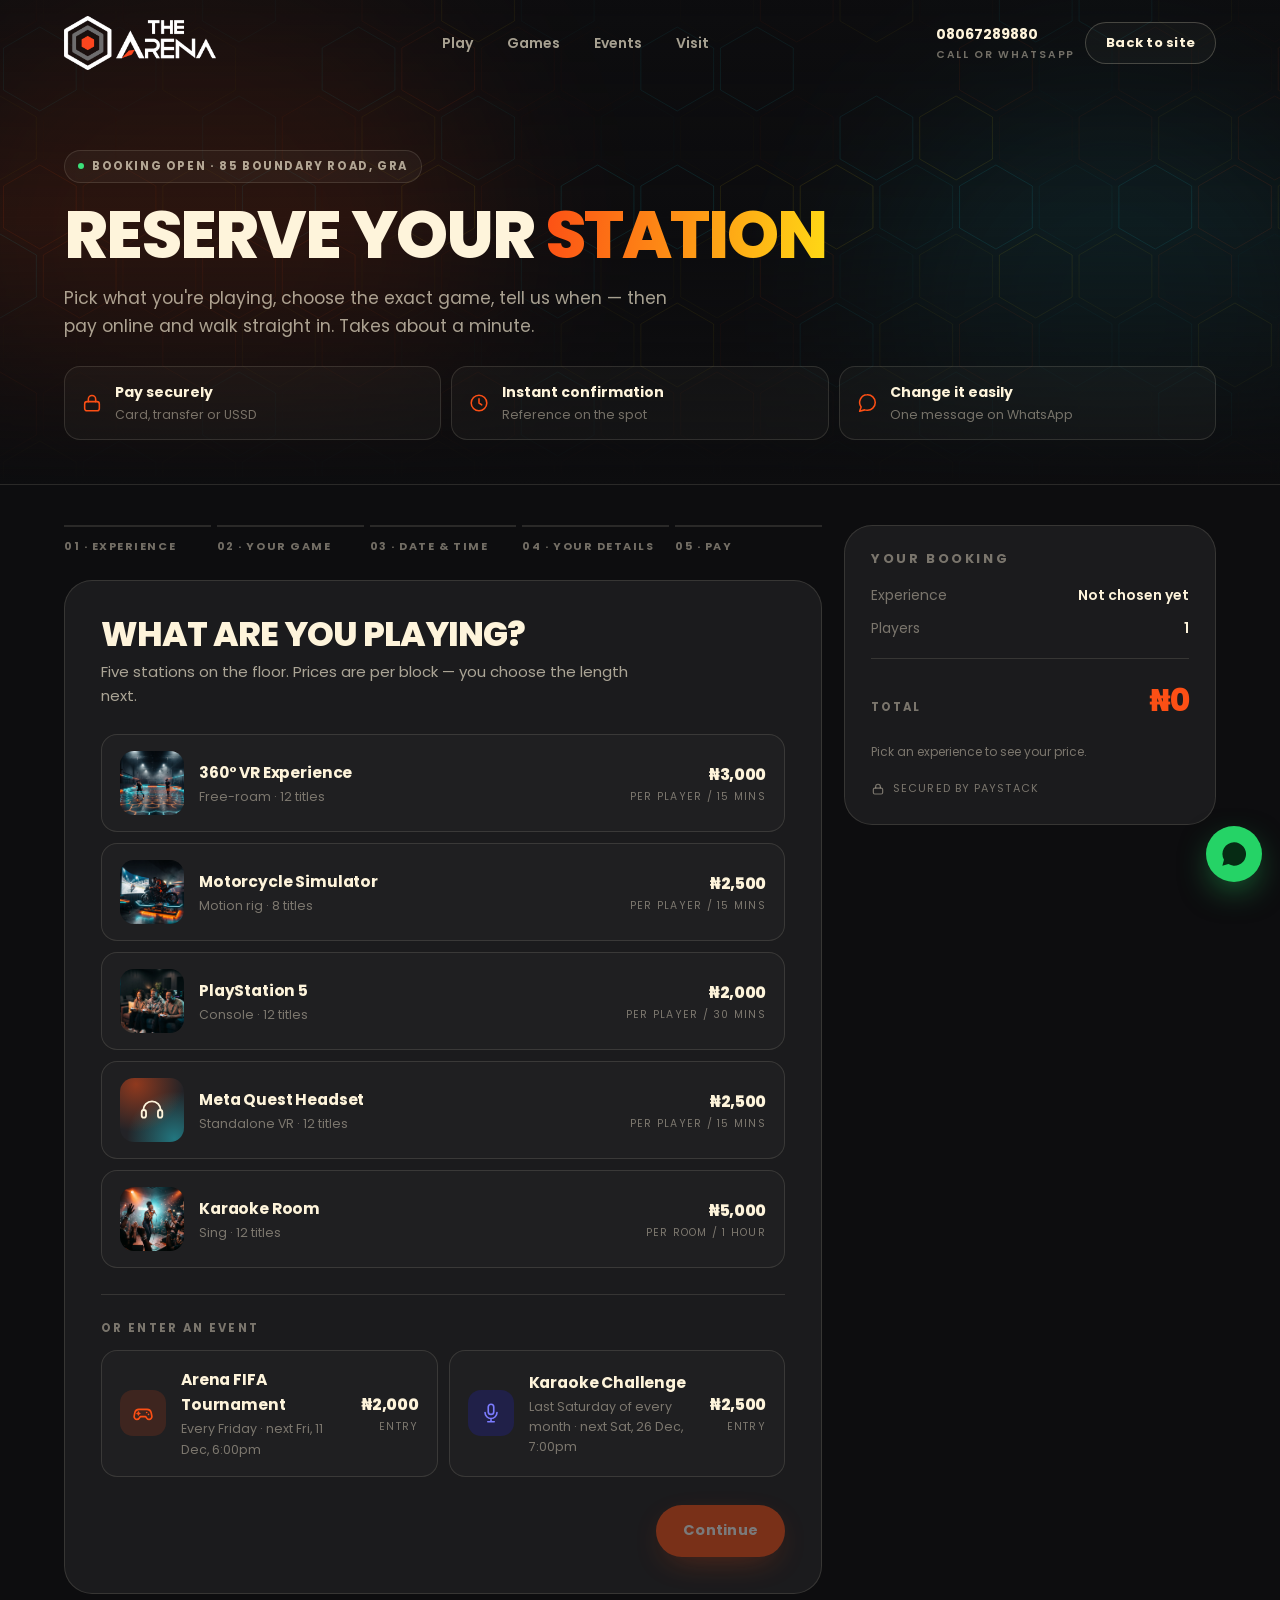
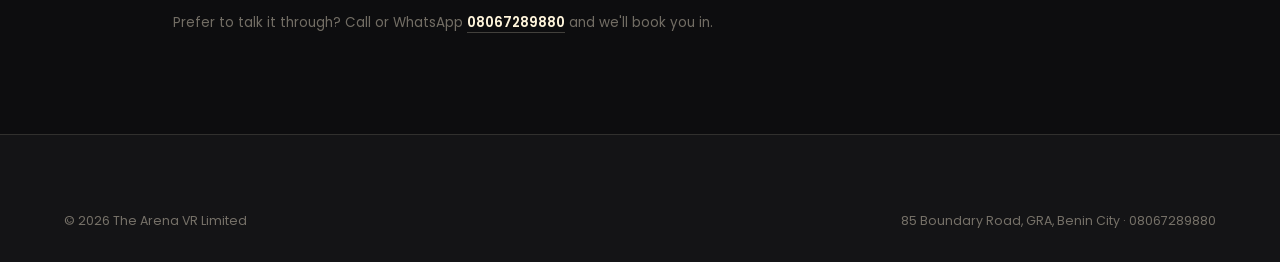
==== book.html @ 5ac5335e "first commit" ====
<!DOCTYPE html>
<html lang="en">
<head>
<meta charset="utf-8">
<meta name="viewport" content="width=device-width,initial-scale=1,viewport-fit=cover">
<title>Book to Play — The Arena VR, Benin City</title>
<meta name="description" content="Book a session at The Arena VR, Benin City. Choose 360° VR, motorcycle simulator, PS5, Meta Quest or karaoke, pick your exact game, and pay online with Paystack.">
<meta name="theme-color" content="#0D0D0F">
<meta name="robots" content="index,follow">
<link rel="icon" href="assets/logo/favicon.png" type="image/png" sizes="512x512">
<link rel="icon" href="assets/logo/favicon-192.png" type="image/png" sizes="192x192">
<link rel="apple-touch-icon" sizes="180x180" href="assets/logo/favicon-192.png">

<link rel="preconnect" href="https://fonts.googleapis.com">
<link rel="preconnect" href="https://fonts.gstatic.com" crossorigin>
<link rel="preconnect" href="https://api.fontshare.com" crossorigin>
<link href="https://api.fontshare.com/v2/css?f[]=satoshi@300,400,500,700,900&display=swap" rel="stylesheet">
<link href="https://fonts.googleapis.com/css2?family=Poppins:wght@400;500;700;800;900&display=swap" rel="stylesheet">
<link rel="stylesheet" href="assets/css/style.css?v=11">
</head>
<body>

<!-- ===================== NAV ===================== -->
<header class="nav stuck" id="nav">
  <div class="nav-in">
    <a class="brand" href="index.html" aria-label="The Arena home">
      <img src="assets/logo/logo-h-white.png" alt="The Arena">
    </a>
    <nav class="nav-links">
      <a href="index.html#play">Play</a>
      <a href="index.html#games">Games</a>
      <a href="index.html#events">Events</a>
      <a href="index.html#visit">Visit</a>
    </nav>
    <div class="nav-cta">
      <a class="nav-phone" href="tel:+2348067289880" id="navPhone">08067289880 <small>Call or WhatsApp</small></a>
      <a class="btn btn-ghost btn-sm" href="index.html"><span>Back to site</span></a>
      <button class="burger" id="burger" aria-label="Menu" aria-expanded="false" aria-controls="drawer"><i></i><i></i><i></i></button>
    </div>
  </div>
</header>

<div class="drawer" id="drawer">
  <a href="index.html#play">Play</a>
  <a href="index.html#games">Games</a>
  <a href="index.html#events">Events</a>
  <a href="index.html#visit">Visit</a>
  <div class="drawer-foot">
    <a class="btn btn-primary btn-block" href="index.html"><span>Back to the site</span></a>
    <a class="btn btn-ghost btn-block" href="tel:+2348067289880"><span>Call 08067289880</span></a>
  </div>
</div>

<main class="book-page">

<!-- ===================== BOOKING HEADER ===================== -->
<section class="book-top">
  <canvas id="hexfield" aria-hidden="true"></canvas>
  <div class="hero-glow" aria-hidden="true"><i class="g1"></i><i class="g2"></i></div>

  <div class="shell book-top-in">
    <span class="tag live"><i class="dot"></i> Booking open · 85 Boundary Road, GRA</span>
    <h1 class="h-lg">Reserve your <span class="grad-fire">station</span></h1>
    <p class="lead">Pick what you're playing, choose the exact game, tell us when — then pay online
    and walk straight in. Takes about a minute.</p>

    <ul class="assure">
      <li>
        <svg viewBox="0 0 24 24" aria-hidden="true"><rect x="4" y="10.5" width="16" height="10" rx="2.5"/><path d="M8 10.5V7.8a4 4 0 0 1 8 0v2.7"/></svg>
        <b>Pay securely</b><span>Card, transfer or USSD</span>
      </li>
      <li>
        <svg viewBox="0 0 24 24" aria-hidden="true"><circle cx="12" cy="12" r="8.5"/><path d="M12 7.5V12l3 2"/></svg>
        <b>Instant confirmation</b><span>Reference on the spot</span>
      </li>
      <li>
        <svg viewBox="0 0 24 24" aria-hidden="true"><path d="M21 11.5a8.4 8.4 0 0 1-9 8.4 9.6 9.6 0 0 1-2.6-.4L4 21l1.6-4.7A8.3 8.3 0 0 1 12 3.1a8.4 8.4 0 0 1 9 8.4z"/></svg>
        <b>Change it easily</b><span>One message on WhatsApp</span>
      </li>
    </ul>
  </div>
</section>

<!-- ===================== BOOKING FLOW ===================== -->
<div class="shell">
  <div class="book-wrap">

    <!-- ============ FORM ============ -->
    <div>
      <div class="stepper" id="stepper">
        <div data-s="1">01 · Experience</div>
        <div data-s="2">02 · Your game</div>
        <div data-s="3">03 · Date &amp; time</div>
        <div data-s="4">04 · Your details</div>
        <div data-s="5">05 · Pay</div>
      </div>

      <div class="panel">

        <!-- ---------- STEP 1 ---------- -->
        <section class="fstep on" data-step="1">
          <h2>What are you playing?</h2>
          <p class="lead">Five stations on the floor. Prices are per block — you choose the length next.</p>
          <div class="opts" id="expOpts"></div>

          <div class="opts-split">
            <p class="mono">Or enter an event</p>
            <div class="opts two" id="eventOpts"></div>
          </div>

          <div class="fnav">
            <span class="fnav-spacer"></span>
            <button class="btn btn-primary" data-next disabled><span>Continue</span></button>
          </div>
        </section>

        <!-- ---------- STEP 2 ---------- -->
        <section class="fstep" data-step="2">
          <h2 id="gameHead">Choose your game</h2>
          <p class="lead" id="gameSub">We'll have it loaded and running before you sit down.</p>
          <div class="game-grid" id="gameOpts" role="group"></div>
          <div class="fnav">
            <button class="btn btn-ghost" data-prev><span>Back</span></button>
            <button class="btn btn-primary" data-next disabled><span>Continue</span></button>
          </div>
        </section>

        <!-- ---------- STEP 3 ---------- -->
        <section class="fstep" data-step="3">
          <h2>When are you coming?</h2>
          <p class="lead" id="whenSub">Choose a date, a start time, how long you're playing and how many of you.</p>

          <div class="fields two">
            <div class="field" id="fDate">
              <label for="bDate">Date</label>
              <input type="date" id="bDate">
              <span class="err">Please pick a date.</span>
            </div>
            <div class="field" id="fDur">
              <label for="bDur">Session length</label>
              <select id="bDur"></select>
            </div>
          </div>

          <div class="field" style="margin-top:22px" id="fSlot">
            <label>Start time</label>
            <div class="slots" id="slots"></div>
            <span class="err">Please pick a start time.</span>
          </div>

          <div class="field" style="margin-top:24px">
            <label id="playersLabel">How many players?</label>
            <div class="qty">
              <button type="button" id="qMinus" aria-label="Fewer players">&minus;</button>
              <output id="qOut">1</output>
              <button type="button" id="qPlus" aria-label="More players">+</button>
            </div>
            <span class="hint" id="playersHint">Everyone in your group needs a station.</span>
          </div>

          <div class="fnav">
            <button class="btn btn-ghost" data-prev><span>Back</span></button>
            <button class="btn btn-primary" data-next><span>Continue</span></button>
          </div>
        </section>

        <!-- ---------- STEP 4 ---------- -->
        <section class="fstep" data-step="4">
          <h2>Who's coming?</h2>
          <p class="lead">We only use this to hold your booking and send your confirmation.</p>

          <div class="fields two">
            <div class="field" id="fName">
              <label for="bName">Full name</label>
              <input type="text" id="bName" placeholder="Osaz Igbinedion" autocomplete="name" enterkeyhint="next">
              <span class="err">Please tell us your name.</span>
            </div>
            <div class="field" id="fPhone">
              <label for="bPhone">Phone / WhatsApp</label>
              <input type="tel" id="bPhone" placeholder="0803 000 0000" autocomplete="tel" inputmode="tel" enterkeyhint="next">
              <span class="err">Enter a valid Nigerian phone number.</span>
            </div>
          </div>

          <div class="field" style="margin-top:18px" id="fEmail">
            <label for="bEmail">Email</label>
            <input type="email" id="bEmail" placeholder="you@email.com" autocomplete="email" inputmode="email" enterkeyhint="done">
            <span class="hint">Your receipt and booking reference go here.</span>
            <span class="err">Enter a valid email address.</span>
          </div>

          <div class="field" style="margin-top:18px">
            <label for="bArea">Where in Benin are you coming from? <span style="opacity:.6">(optional)</span></label>
            <select id="bArea"></select>
            <span class="hint">Helps us plan opening hours and offers for your area.</span>
          </div>

          <div class="field" style="margin-top:18px">
            <label for="bNote">Anything we should know? <span style="opacity:.6">(optional)</span></label>
            <textarea id="bNote" rows="3" placeholder="Birthday, first-timers, accessibility needs, a game not on the list…"></textarea>
          </div>

          <div class="fnav">
            <button class="btn btn-ghost" data-prev><span>Back</span></button>
            <button class="btn btn-primary" data-next><span>Review &amp; pay</span></button>
          </div>
        </section>

        <!-- ---------- STEP 5 ---------- -->
        <section class="fstep" data-step="5">
          <h2>Check and pay</h2>
          <p class="lead">One last look before we take payment.</p>

          <div class="ticket">
            <div class="ticket-top">
              <span class="tk-ico" id="tkIcon"></span>
              <div>
                <b id="tkTitle">—</b>
                <span id="tkSub">—</span>
              </div>
            </div>
            <dl class="ticket-rows" id="reviewRows"></dl>
            <div class="tk-foot">
              <span>Total to pay</span>
              <b id="tkTotal">₦0</b>
            </div>
          </div>

          <div id="demoNote" class="cfg-note" style="margin-top:22px;display:none">
            <span>⚠</span>
            <span><b>Demo mode.</b> No Paystack key is set yet, so the payment step is simulated —
            you'll get a booking reference but no money moves. Add your public key in
            <code>assets/js/arena.config.js?v=11</code> and set <code>demoMode: false</code> to go live.</span>
          </div>

          <div class="fnav">
            <button class="btn btn-ghost" data-prev><span>Back</span></button>
            <button class="btn btn-primary btn-lg" id="payBtn">
              <svg width="17" height="17" viewBox="0 0 24 24" fill="none" stroke="currentColor" stroke-width="2" stroke-linecap="round" stroke-linejoin="round"><rect x="2.5" y="5" width="19" height="14" rx="3"/><path d="M2.5 10h19"/></svg>
              <span id="payLabel">Pay now</span>
            </button>
          </div>
        </section>

        <!-- ---------- DONE ---------- -->
        <section class="fstep" data-step="6">
          <div class="done-card">
            <div class="done-hex">
              <svg viewBox="0 0 24 24"><polyline points="20 6 9 17 4 12"/></svg>
            </div>
            <h2 style="font-size:clamp(28px,4vw,42px)">You're in.</h2>
            <p class="lead" id="doneMsg" style="text-align:center"></p>
            <div class="ref-code" id="refCode">—</div>
            <p class="lead" style="text-align:center;font-size:14px">Show this reference at the desk.
            We've also sent it to your email. Running late or need to change something? Message us on
            WhatsApp and we'll sort it.</p>
            <div class="hero-ctas" style="justify-content:center">
              <a class="btn btn-primary" id="doneWa" href="#" target="_blank" rel="noopener"><span>Send booking to WhatsApp</span></a>
              <a class="btn btn-ghost" href="index.html"><span>Back to the site</span></a>
            </div>
          </div>
        </section>

      </div>

      <p class="help-line">
        Prefer to talk it through? Call or WhatsApp
        <a href="tel:+2348067289880">08067289880</a> and we'll book you in.
      </p>
    </div>

    <!-- ============ SUMMARY RAIL ============ -->
    <aside class="rail" id="rail">
      <h3>Your booking</h3>
      <div class="rail-rows" id="railRows">
        <div class="rail-row"><span>Experience</span><span>—</span></div>
      </div>
      <div class="rail-total">
        <span>Total</span>
        <b id="railTotal">₦0</b>
      </div>
      <p class="note" id="railNote">Pick an experience to see your price.</p>
      <div class="pay-marks">
        <svg viewBox="0 0 24 24"><rect x="4" y="10.5" width="16" height="10" rx="2.5"/><path d="M8 10.5V7.8a4 4 0 0 1 8 0v2.7"/></svg>
        <span>Secured by Paystack</span>
      </div>
    </aside>

  </div>
</div>
</main>

<footer class="footer">
  <div class="shell">
    <div class="foot-bottom" style="margin-top:0;border-top:0;padding-top:0">
      <span>&copy; <span id="year"></span> The Arena VR Limited</span>
      <span>85 Boundary Road, GRA, Benin City · <a href="tel:+2348067289880" style="color:inherit">08067289880</a></span>
    </div>
  </div>
</footer>

<!-- sticky total + action, phones only -->
<div class="paybar" id="paybar">
  <div class="pb-total">
    <span>Total</span>
    <b id="pbTotal">₦0</b>
  </div>
  <button class="btn btn-primary" id="pbAction"><span>Continue</span></button>
</div>

<a class="wa-float" id="waFloat" href="#" target="_blank" rel="noopener" aria-label="Chat with The Arena on WhatsApp">
  <svg viewBox="0 0 24 24"><path d="M17.5 14.4c-.3-.2-1.8-.9-2-1s-.5-.2-.7.1-.8 1-1 1.2-.4.2-.7 0a8.2 8.2 0 0 1-2.4-1.5 9 9 0 0 1-1.7-2.1c-.2-.3 0-.5.1-.6l.5-.6a2 2 0 0 0 .3-.5.6.6 0 0 0 0-.6L9 6.6c-.2-.5-.4-.5-.6-.5h-.6a1.1 1.1 0 0 0-.8.4A3.3 3.3 0 0 0 6 8.9a5.8 5.8 0 0 0 1.2 3 13.1 13.1 0 0 0 5 4.4 9.9 9.9 0 0 0 3.4.9 2.9 2.9 0 0 0 2-.7 2.4 2.4 0 0 0 .6-1.7c0-.2-.1-.3-.4-.4zM12 2a10 10 0 0 0-8.6 15L2 22l5.2-1.4A10 10 0 1 0 12 2z"/></svg>
</a>

<script src="https://js.paystack.co/v1/inline.js"></script>
<script src="assets/js/arena.config.js?v=11"></script>
<script src="assets/js/arena.cloud.js?v=11"></script>
<script src="assets/js/site.js?v=11"></script>
<script src="assets/js/booking.js?v=11"></script>
</body>
</html>
---- assets/css/style.css ----
/* ==========================================================================
   THE ARENA VR LIMITED — brand stylesheet
   Colours, type and spacing follow "THE ARENA BRANDING.pdf"
   Core:      Orange #FC4F15 · Arena Black #1B1B1D · Cyan #20E9F9 · Cream #FEF4DB
   Secondary: Play Yellow #FFDE15 · Electric Blue #2424E6 · Sky Blue #B1DFEC
   Type:      Satoshi (primary) · Poppins (secondary / display)
   ========================================================================== */

/* ---------- tokens ---------- */
:root{
  /* brand core */
  --orange:#FC4F15;
  --black:#1B1B1D;
  --cyan:#20E9F9;
  --cream:#FEF4DB;
  /* brand secondary */
  --yellow:#FFDE15;
  --blue:#2424E6;
  --sky:#B1DFEC;

  /* surfaces */
  --bg:#0D0D0F;
  --bg-2:#141416;
  --surface:#1B1B1D;
  --surface-2:#232327;
  --line:rgba(254,244,219,.12);
  --line-strong:rgba(254,244,219,.22);

  /* text */
  --ink:#FEF4DB;
  --ink-2:rgba(254,244,219,.64);
  --ink-3:rgba(254,244,219,.42);

  /* type */
  --sans:'Satoshi','Poppins',system-ui,-apple-system,'Segoe UI',sans-serif;
  --display:'Poppins','Satoshi',system-ui,sans-serif;

  /* layout */
  --pad:clamp(20px,5vw,64px);
  --max:1320px;
  --r:18px;
  --r-lg:28px;

  --ease:cubic-bezier(.22,.61,.36,1);
  --ease-out:cubic-bezier(.16,1,.3,1);
}

*,*::before,*::after{box-sizing:border-box}
html{scroll-behavior:smooth;-webkit-text-size-adjust:100%}
@media (prefers-reduced-motion:reduce){
  html{scroll-behavior:auto}
  *,*::before,*::after{animation-duration:.001ms!important;animation-iteration-count:1!important;transition-duration:.001ms!important}
}
body{
  margin:0;
  background:var(--bg);
  color:var(--ink-2);
  font-family:var(--sans);
  font-size:16px;
  line-height:1.62;
  -webkit-font-smoothing:antialiased;
  overflow-x:hidden;
}
img{max-width:100%;display:block}
a,button,input,select,textarea,summary{-webkit-tap-highlight-color:transparent}
h1,h2,h3,h4,p,li,dd,dt,span{overflow-wrap:break-word}
a{color:inherit;text-decoration:none}
button{font:inherit;color:inherit;background:none;border:0;cursor:pointer}
input,select,textarea{font:inherit;color:inherit}
::selection{background:var(--orange);color:#fff}

h1,h2,h3,h4{
  font-family:var(--display);
  color:var(--ink);
  font-weight:800;
  line-height:1.02;
  letter-spacing:-.03em;
  margin:0;
  text-wrap:balance;
}
p{margin:0}

.shell{width:100%;max-width:var(--max);margin-inline:auto;padding-inline:var(--pad)}
.section{padding-block:clamp(72px,10vw,140px);position:relative}
/* keep anchor jumps clear of the fixed header */
section[id]{scroll-margin-top:96px}

/* ---------- shared bits ---------- */
.eyebrow{
  font-family:var(--sans);
  font-size:12px;font-weight:700;
  letter-spacing:.22em;text-transform:uppercase;
  color:var(--orange);
  display:inline-flex;align-items:center;gap:10px;
}
.eyebrow::before{
  content:'';width:26px;height:1px;background:currentColor;opacity:.6;
}
.eyebrow.cy{color:var(--cyan)}
.h-xl{font-size:clamp(44px,7.6vw,104px);text-transform:uppercase}
.h-lg{font-size:clamp(34px,5.2vw,68px);text-transform:uppercase}
.h-md{font-size:clamp(24px,3vw,38px)}
.lead{font-size:clamp(16px,1.35vw,19px);color:var(--ink-2);max-width:60ch}
.muted{color:var(--ink-3)}
.mono{
  font-family:var(--sans);
  font-size:11.5px;font-weight:700;
  letter-spacing:.2em;text-transform:uppercase;color:var(--ink-3);
}

/* buttons */
.btn{
  --bh:52px;
  position:relative;display:inline-flex;align-items:center;justify-content:center;gap:10px;
  height:var(--bh);padding:0 26px;border-radius:999px;
  font-family:var(--sans);font-weight:700;font-size:14.5px;letter-spacing:.02em;
  border:1px solid transparent;white-space:nowrap;
  transition:transform .35s var(--ease-out),background .25s,color .25s,border-color .25s,box-shadow .35s;
  will-change:transform;overflow:hidden;
}
.btn span{position:relative;z-index:2}
.btn svg{position:relative;z-index:2;flex:none}
.btn:hover{transform:translateY(-2px)}
.btn:active{transform:translateY(0)}
.btn:focus-visible{outline:2px solid var(--cyan);outline-offset:3px}

.btn-primary{background:var(--orange);color:#fff;box-shadow:0 10px 34px -12px rgba(252,79,21,.85)}
.btn-primary:hover{box-shadow:0 18px 44px -12px rgba(252,79,21,.95)}
.btn-primary::after{
  content:'';position:absolute;inset:0;z-index:1;
  background:linear-gradient(115deg,transparent 30%,rgba(255,255,255,.45),transparent 70%);
  transform:translateX(-120%);transition:transform .7s var(--ease-out);
}
.btn-primary:hover::after{transform:translateX(120%)}

.btn-ghost{border-color:var(--line-strong);color:var(--ink);background:rgba(254,244,219,.03)}
.btn-ghost:hover{border-color:var(--ink);background:rgba(254,244,219,.09)}

.btn-cyan{background:var(--cyan);color:#06282C;box-shadow:0 10px 34px -14px rgba(32,233,249,.9)}
.btn-yellow{background:var(--yellow);color:#2A2400;box-shadow:0 10px 34px -14px rgba(255,222,21,.8)}
.btn-sm{--bh:42px;padding:0 20px;font-size:13px}
.btn-lg{--bh:60px;padding:0 34px;font-size:16px}
.btn-block{width:100%}
.btn[disabled]{opacity:.42;pointer-events:none}

/* pill / tag */
.tag{
  display:inline-flex;align-items:center;gap:8px;
  padding:6px 13px;border-radius:999px;
  border:1px solid var(--line);background:rgba(254,244,219,.04);
  font-size:11.5px;font-weight:700;letter-spacing:.14em;text-transform:uppercase;color:var(--ink-2);
}
.tag .dot{width:6px;height:6px;border-radius:50%;background:var(--orange)}
.tag.live .dot{background:#3BE07A;box-shadow:0 0 0 0 rgba(59,224,122,.7);animation:ping 2s infinite}
@keyframes ping{
  70%{box-shadow:0 0 0 9px rgba(59,224,122,0)}
  100%{box-shadow:0 0 0 0 rgba(59,224,122,0)}
}

/* ==========================================================================
   PRELOADER
   ========================================================================== */
#preloader{
  position:fixed;inset:0;z-index:200;
  display:grid;place-items:center;
  background:var(--bg);
  transition:opacity .7s var(--ease),visibility .7s;
}
#preloader.done{opacity:0;visibility:hidden}
.pl-inner{display:grid;justify-items:center;gap:22px}
.pl-hex{width:88px;height:88px;animation:plspin 3.4s linear infinite}
.pl-hex path{fill:none;stroke-width:7;stroke-linejoin:round}
.pl-hex .o{stroke:var(--ink);stroke-dasharray:640;stroke-dashoffset:640;animation:draw 1.6s var(--ease-out) forwards}
.pl-hex .m{stroke:#6E6E70;stroke-dasharray:420;stroke-dashoffset:420;animation:draw 1.6s .18s var(--ease-out) forwards}
.pl-hex .i{fill:var(--orange);stroke:none;opacity:0;animation:pop .6s .9s var(--ease-out) forwards}
@keyframes draw{to{stroke-dashoffset:0}}
@keyframes pop{from{opacity:0;transform:scale(.4)}to{opacity:1;transform:scale(1)}}
@keyframes plspin{to{transform:rotate(360deg)}}
.pl-bar{width:170px;height:2px;background:rgba(254,244,219,.14);border-radius:2px;overflow:hidden}
.pl-bar i{display:block;height:100%;width:0;background:var(--orange);transition:width .25s linear}
.pl-txt{font-size:11px;letter-spacing:.34em;text-transform:uppercase;color:var(--ink-3)}

/* ==========================================================================
   NAV
   ========================================================================== */
.nav{
  position:fixed;top:0;left:0;right:0;z-index:120;
  transition:background .4s var(--ease),border-color .4s,backdrop-filter .4s;
  border-bottom:1px solid transparent;
}
.nav.stuck{
  background:rgba(13,13,15,.78);
  backdrop-filter:blur(18px) saturate(1.3);
  -webkit-backdrop-filter:blur(18px) saturate(1.3);
  border-bottom-color:var(--line);
}
.nav-in{
  max-width:var(--max);margin-inline:auto;
  padding:16px max(var(--pad),env(safe-area-inset-left)) 16px max(var(--pad),env(safe-area-inset-right));
  display:flex;align-items:center;gap:26px;
}
.brand{display:flex;align-items:center;gap:12px;flex:none}
/* logo files are trimmed to content, so this height is the real logo height */
.brand img{height:clamp(38px,4.4vw,54px);width:auto;transition:transform .4s var(--ease-out)}
.brand:hover img{transform:scale(1.05)}
.nav-links{display:flex;align-items:center;gap:4px;margin-left:auto}
.nav-links a{
  position:relative;padding:9px 15px;border-radius:999px;
  font-size:14px;font-weight:600;color:var(--ink-2);
  transition:color .25s,background .25s;
}
.nav-links a:hover{color:var(--ink);background:rgba(254,244,219,.06)}
.nav-cta{display:flex;align-items:center;gap:10px;flex:none;margin-left:auto}
.nav-phone{font-size:14px;font-weight:700;color:var(--ink);white-space:nowrap}
.nav-phone small{display:block;font-size:10.5px;font-weight:600;letter-spacing:.16em;color:var(--ink-3);text-transform:uppercase}

.burger{display:none;width:44px;height:44px;border:1px solid var(--line);border-radius:12px;place-items:center}
.burger i{display:block;width:18px;height:2px;background:var(--ink);border-radius:2px;transition:transform .3s var(--ease),opacity .2s}
.burger i+i{margin-top:5px}
.nav.open .burger i:nth-child(1){transform:translateY(7px) rotate(45deg)}
.nav.open .burger i:nth-child(2){opacity:0}
.nav.open .burger i:nth-child(3){transform:translateY(-7px) rotate(-45deg)}

.drawer{
  position:fixed;inset:0;z-index:110;
  background:var(--bg);
  padding:100px var(--pad) 40px;
  display:grid;align-content:start;gap:6px;
  transform:translateY(-101%);transition:transform .6s var(--ease-out);
  overflow-y:auto;
}
.nav.open ~ .drawer,.drawer.open{transform:translateY(0)}
.drawer > a{
  display:flex;align-items:center;justify-content:space-between;gap:14px;
  font-family:var(--display);font-size:19px;font-weight:700;
  letter-spacing:-.01em;color:var(--ink);
  padding:15px 2px;border-bottom:1px solid var(--line);
  transition:color .2s,padding-left .25s var(--ease-out);
}
.drawer > a::after{
  content:'';width:7px;height:7px;flex:none;
  border-right:2px solid var(--ink-3);border-top:2px solid var(--ink-3);
  transform:rotate(45deg);transition:border-color .2s;
}
.drawer > a:hover,.drawer > a:active{color:var(--orange);padding-left:8px}
.drawer > a:hover::after,.drawer > a:active::after{border-color:var(--orange)}
.drawer .drawer-foot{margin-top:24px;display:grid;gap:10px}

/* ==========================================================================
   HERO
   ========================================================================== */
.hero{
  position:relative;min-height:100svh;
  display:flex;align-items:center;
  padding-top:120px;padding-bottom:60px;
  overflow:hidden;
}
#hexfield{position:absolute;inset:0;width:100%;height:100%;z-index:0;opacity:.85}
.hero-glow{position:absolute;inset:0;z-index:0;pointer-events:none;overflow:hidden}
.hero-glow i{
  position:absolute;border-radius:50%;filter:blur(90px);opacity:.5;
  animation:drift 18s ease-in-out infinite alternate;
}
.hero-glow .g1{width:46vw;height:46vw;background:rgba(252,79,21,.42);top:-12%;left:-8%}
.hero-glow .g2{width:38vw;height:38vw;background:rgba(32,233,249,.26);bottom:-14%;right:-6%;animation-delay:-6s}
.hero-glow .g3{width:26vw;height:26vw;background:rgba(36,36,230,.24);top:40%;right:26%;animation-delay:-11s}
@keyframes drift{
  from{transform:translate3d(0,0,0) scale(1)}
  to{transform:translate3d(4vw,-4vh,0) scale(1.18)}
}
.hero::after{
  content:'';position:absolute;inset:0;z-index:1;pointer-events:none;
  background:linear-gradient(180deg,rgba(13,13,15,.55) 0%,rgba(13,13,15,0) 28%,rgba(13,13,15,.35) 72%,var(--bg) 100%);
}
.hero-in{position:relative;z-index:3;width:100%;max-width:var(--max);margin-inline:auto;padding-inline:var(--pad)}
.hero-grid{display:grid;grid-template-columns:minmax(0,1.08fr) minmax(0,.92fr);gap:clamp(30px,5vw,70px);align-items:center}
.hero-grid > *{min-width:0}

.hero h1{margin-top:20px}
.hero h1 .line{display:block;overflow:hidden}
.hero h1 .line > span{display:block;transform:translateY(105%);animation:riseIn .95s var(--ease-out) forwards}
.hero h1 .line:nth-child(1) > span{animation-delay:.15s}
.hero h1 .line:nth-child(2) > span{animation-delay:.27s}
.hero h1 .line:nth-child(3) > span{animation-delay:.39s}
@keyframes riseIn{to{transform:translateY(0)}}
.grad-fire{
  background:linear-gradient(96deg,var(--orange) 0%,var(--yellow) 48%,var(--orange) 100%);
  background-size:220% 100%;
  -webkit-background-clip:text;background-clip:text;color:transparent;
  animation:slide 7s linear infinite;
}
@keyframes slide{to{background-position:220% 0}}
.outline-txt{
  color:transparent;-webkit-text-stroke:2px var(--ink);
}
.hero-sub{margin-top:26px;max-width:52ch;font-size:clamp(15.5px,1.3vw,18.5px)}
.hero-ctas{display:flex;flex-wrap:wrap;gap:12px;margin-top:34px}
.hero-fade{opacity:0;transform:translateY(24px);animation:fadeUp .9s .62s var(--ease-out) forwards}
.hero-fade.d2{animation-delay:.74s}
.hero-fade.d3{animation-delay:.86s}
@keyframes fadeUp{to{opacity:1;transform:translateY(0)}}

.hero-stats{display:flex;flex-wrap:wrap;gap:28px;margin-top:44px;padding-top:28px;border-top:1px solid var(--line)}
.hero-stats div b{
  display:block;font-family:var(--display);font-size:clamp(26px,3vw,38px);font-weight:800;
  color:var(--ink);line-height:1;letter-spacing:-.03em;
}
.hero-stats div span{font-size:11.5px;font-weight:700;letter-spacing:.16em;text-transform:uppercase;color:var(--ink-3)}

/* hero visual — animated headset / hex stack */
.hero-art{position:relative;aspect-ratio:1/1;display:grid;place-items:center;animation:float 7s ease-in-out infinite}
@keyframes float{50%{transform:translateY(-18px)}}
.hero-art .ring{
  position:absolute;border:1px solid var(--line-strong);border-radius:50%;
  animation:spin 40s linear infinite;
}
.hero-art .ring:nth-child(1){inset:2%;border-style:dashed}
.hero-art .ring:nth-child(2){inset:13%;animation-duration:28s;animation-direction:reverse;border-color:rgba(32,233,249,.28)}
.hero-art .ring:nth-child(3){inset:24%;animation-duration:52s;border-color:rgba(252,79,21,.3)}
@keyframes spin{to{transform:rotate(360deg)}}
.hero-art .core{
  position:relative;width:62%;aspect-ratio:1/1;
  display:grid;place-items:center;
}
.hero-art .core img{width:100%;filter:drop-shadow(0 26px 70px rgba(252,79,21,.5))}
.hero-art .orb{
  position:absolute;width:12px;height:12px;border-radius:50%;background:var(--orange);
  box-shadow:0 0 18px 4px rgba(252,79,21,.7);
  offset-path:circle(42% at 50% 50%);animation:orbit 9s linear infinite;
}
.hero-art .orb.c{background:var(--cyan);box-shadow:0 0 18px 4px rgba(32,233,249,.7);animation-duration:13s;animation-delay:-4s}
.hero-art .orb.y{background:var(--yellow);box-shadow:0 0 18px 4px rgba(255,222,21,.6);animation-duration:17s;animation-delay:-9s}
@keyframes orbit{to{offset-distance:100%}}

.scroll-cue{
  position:absolute;left:50%;bottom:26px;transform:translateX(-50%);z-index:4;
  display:grid;justify-items:center;gap:9px;
}
.scroll-cue span{font-size:10px;letter-spacing:.3em;text-transform:uppercase;color:var(--ink-3)}
.scroll-cue i{width:1px;height:44px;background:linear-gradient(var(--orange),transparent);animation:cue 2s var(--ease) infinite}
@keyframes cue{0%{transform:scaleY(0);transform-origin:top}50%{transform:scaleY(1);transform-origin:top}51%{transform-origin:bottom}100%{transform:scaleY(0);transform-origin:bottom}}

/* ==========================================================================
   MARQUEE
   ========================================================================== */
.marquee{
  border-block:1px solid var(--line);
  background:var(--orange);
  overflow:hidden;padding:14px 0;
  transform:rotate(-1.2deg) scale(1.03);
}
.marquee.alt{background:var(--black);transform:rotate(1.2deg) scale(1.03);margin-top:-46px;position:relative;z-index:2}
.marquee-track{display:flex;width:max-content;animation:march 26s linear infinite}
.marquee.alt .marquee-track{animation-duration:34s;animation-direction:reverse}
.marquee-track span{
  font-family:var(--display);font-weight:800;font-size:clamp(20px,2.4vw,30px);
  text-transform:uppercase;letter-spacing:-.02em;color:#fff;
  padding-inline:22px;display:flex;align-items:center;gap:22px;white-space:nowrap;
}
.marquee.alt .marquee-track span{color:var(--ink)}
.marquee-track span::after{content:'';width:9px;height:9px;background:var(--black);transform:rotate(45deg);flex:none}
.marquee.alt .marquee-track span::after{background:var(--orange)}
@keyframes march{to{transform:translateX(-50%)}}

/* ==========================================================================
   SECTION HEAD
   ========================================================================== */
.sec-head{display:grid;gap:16px;max-width:66ch;margin-bottom:clamp(34px,4vw,58px)}
.sec-head.row{
  max-width:none;grid-template-columns:minmax(0,1fr) auto;align-items:end;gap:24px;
}
@media(max-width:820px){.sec-head.row{grid-template-columns:1fr}}

/* ==========================================================================
   EXPERIENCES
   ========================================================================== */
.zones{display:grid;grid-template-columns:repeat(6,minmax(0,1fr));gap:16px}
.zone{
  position:relative;grid-column:span 2;
  border:1px solid var(--line);border-radius:var(--r-lg);
  background:var(--surface);overflow:hidden;
  min-height:390px;display:flex;flex-direction:column;
  transition:border-color .4s,transform .5s var(--ease-out);
  isolation:isolate;
}
.zone:nth-child(1),.zone:nth-child(2){grid-column:span 3;min-height:440px}
.zone:hover{border-color:var(--line-strong);transform:translateY(-5px)}
.zone-media{position:absolute;inset:0;z-index:0;overflow:hidden}
.zone-media img{
  width:100%;height:100%;object-fit:cover;
  transform:scale(1.06);transition:transform 1.1s var(--ease-out),filter .6s;
  filter:saturate(1.05) contrast(1.05);
}
.zone:hover .zone-media img{transform:scale(1.15)}
.zone-media::after{
  content:'';position:absolute;inset:0;
  background:linear-gradient(180deg,rgba(13,13,15,.28) 0%,rgba(13,13,15,.72) 52%,rgba(13,13,15,.95) 100%);
}
.zone-fallback{
  position:absolute;inset:0;z-index:0;
  background:
    radial-gradient(120% 90% at 20% 0%,rgba(252,79,21,.34),transparent 60%),
    radial-gradient(110% 80% at 90% 100%,rgba(32,233,249,.24),transparent 62%),
    var(--surface);
}
.zone-body{position:relative;z-index:2;margin-top:auto;padding:clamp(20px,2.4vw,30px);display:grid;gap:12px}
.zone-num{
  position:absolute;top:20px;right:22px;z-index:2;
  font-family:var(--display);font-size:56px;font-weight:800;line-height:1;
  color:transparent;-webkit-text-stroke:1px rgba(254,244,219,.28);
}
.zone h3{font-size:clamp(22px,2.4vw,30px);text-transform:uppercase}
.zone p{font-size:14.5px;color:var(--ink-2);max-width:44ch}
.zone-meta{display:flex;flex-wrap:wrap;gap:8px;margin-top:2px}
.zone-foot{display:flex;align-items:center;justify-content:space-between;gap:14px;margin-top:8px;flex-wrap:wrap}
.zone-price{font-family:var(--display);font-weight:800;color:var(--ink);font-size:19px;letter-spacing:-.02em}
.zone-price small{display:block;font-family:var(--sans);font-size:11px;font-weight:600;letter-spacing:.14em;text-transform:uppercase;color:var(--ink-3)}
@media(max-width:1020px){
  .zones{grid-template-columns:repeat(4,minmax(0,1fr))}
  .zone,.zone:nth-child(1),.zone:nth-child(2){grid-column:span 2}
}
@media(max-width:680px){
  .zones{grid-template-columns:minmax(0,1fr)}
  .zone,.zone:nth-child(1),.zone:nth-child(2){grid-column:span 1;min-height:330px}
}

/* ==========================================================================
   GAME PICKER (index preview)
   ========================================================================== */
.picker{border:1px solid var(--line);border-radius:var(--r-lg);background:var(--surface);overflow:hidden}
.picker-tabs{display:flex;overflow-x:auto;border-bottom:1px solid var(--line);scrollbar-width:none}
.picker-tabs::-webkit-scrollbar{display:none}
.picker-tabs button{
  position:relative;flex:none;padding:17px 22px;
  font-size:13.5px;font-weight:700;letter-spacing:.05em;text-transform:uppercase;
  color:var(--ink-3);white-space:nowrap;transition:color .25s;
}
.picker-tabs button::after{
  content:'';position:absolute;left:16px;right:16px;bottom:-1px;height:2px;
  background:var(--orange);transform:scaleX(0);transition:transform .4s var(--ease-out);
}
.picker-tabs button:hover{color:var(--ink-2)}
.picker-tabs button[aria-selected="true"]{color:var(--ink)}
.picker-tabs button[aria-selected="true"]::after{transform:scaleX(1)}
.picker-panel{padding:clamp(20px,2.6vw,32px);display:none}
.picker-panel.on{display:block;animation:fadeUp .5s var(--ease-out) both}
.game-grid{display:grid;grid-template-columns:repeat(auto-fill,minmax(190px,1fr));gap:10px}
.game-chip{
  display:flex;align-items:center;gap:11px;
  padding:13px 15px;border:1px solid var(--line);border-radius:14px;
  background:rgba(254,244,219,.02);
  font-size:14px;font-weight:600;color:var(--ink-2);
  transition:border-color .3s,background .3s,transform .3s var(--ease-out),color .3s;
}
.game-chip:hover{border-color:var(--orange);color:var(--ink);background:rgba(252,79,21,.09);transform:translateY(-3px)}
.game-chip .hex{width:9px;height:10px;background:var(--orange);flex:none;clip-path:polygon(50% 0,100% 25%,100% 75%,50% 100%,0 75%,0 25%)}
.game-chip.cy .hex{background:var(--cyan)}
.game-chip.ye .hex{background:var(--yellow)}

/* ==========================================================================
   EVENTS
   ========================================================================== */
.events{display:grid;grid-template-columns:minmax(0,1fr) minmax(0,1fr);gap:18px}
@media(max-width:900px){.events{grid-template-columns:minmax(0,1fr)}}
.event{
  position:relative;border-radius:var(--r-lg);overflow:hidden;
  padding:clamp(26px,3.4vw,44px);
  border:1px solid var(--line);
  display:grid;gap:18px;align-content:start;
  isolation:isolate;
}
.event::before{
  content:'';position:absolute;inset:0;z-index:-2;
  background:var(--surface);
}
.event::after{
  content:'';position:absolute;z-index:-1;
  width:340px;height:340px;border-radius:50%;filter:blur(80px);opacity:.42;
  top:-130px;right:-90px;
  transition:transform .8s var(--ease-out);
}
.event.fifa::after{background:var(--orange)}
.event.karaoke::after{background:var(--blue)}
.event:hover::after{transform:scale(1.35) translate(-14px,20px)}
.event h3{font-size:clamp(28px,3.4vw,46px);text-transform:uppercase}
.event .when{display:flex;flex-wrap:wrap;gap:8px}
.event p{font-size:15px;max-width:48ch}

.countdown{display:flex;gap:10px;flex-wrap:wrap}
.cd-cell{
  min-width:74px;padding:12px 14px;border-radius:14px;
  border:1px solid var(--line-strong);background:rgba(13,13,15,.45);
  text-align:center;
}
.cd-cell b{
  display:block;font-family:var(--display);font-size:26px;font-weight:800;color:var(--ink);
  line-height:1;letter-spacing:-.02em;font-variant-numeric:tabular-nums;
}
.cd-cell span{font-size:10px;font-weight:700;letter-spacing:.18em;text-transform:uppercase;color:var(--ink-3)}
.event-list{display:grid;gap:9px;margin-top:2px}
.event-list li{display:flex;gap:11px;align-items:flex-start;font-size:14.5px;color:var(--ink-2);list-style:none}
.event-list li::before{content:'';width:8px;height:9px;margin-top:7px;flex:none;background:currentColor;opacity:.55;clip-path:polygon(50% 0,100% 25%,100% 75%,50% 100%,0 75%,0 25%)}
.event-list{padding:0;margin:0}

/* ==========================================================================
   STEPS
   ========================================================================== */
.steps{display:grid;grid-template-columns:repeat(3,minmax(0,1fr));gap:16px;counter-reset:s}
@media(max-width:820px){.steps{grid-template-columns:minmax(0,1fr)}}
.step{
  position:relative;padding:clamp(24px,2.6vw,34px);
  border:1px solid var(--line);border-radius:var(--r-lg);background:var(--surface);
  display:grid;gap:12px;align-content:start;counter-increment:s;
  transition:border-color .4s,background .4s;
}
.step:hover{border-color:var(--line-strong);background:var(--surface-2)}
.step::before{
  content:'0' counter(s);
  font-family:var(--display);font-size:14px;font-weight:800;letter-spacing:.1em;
  color:var(--orange);
}
.step h3{font-size:21px}
.step p{font-size:14.5px}

/* ==========================================================================
   VISIT
   ========================================================================== */
.visit{display:grid;grid-template-columns:minmax(0,1fr) minmax(0,1.05fr);gap:clamp(24px,4vw,56px);align-items:center}
@media(max-width:900px){.visit{grid-template-columns:minmax(0,1fr)}}
.info-rows{display:grid;gap:2px;margin-top:26px}
.info-row{
  display:grid;grid-template-columns:120px 1fr;gap:18px;align-items:start;
  padding:16px 0;border-top:1px solid var(--line);
}
.info-row dt{font-size:11.5px;font-weight:700;letter-spacing:.18em;text-transform:uppercase;color:var(--ink-3);margin:0}
.info-row dd{margin:0;font-size:15.5px;color:var(--ink);font-weight:500}
.info-row dd a:hover{color:var(--orange)}
@media(max-width:560px){.info-row{grid-template-columns:1fr;gap:5px}}
.map-card{
  position:relative;border-radius:var(--r-lg);overflow:hidden;border:1px solid var(--line);
  aspect-ratio:4/3.4;background:var(--surface);
}
.map-card iframe{width:100%;height:100%;border:0;filter:grayscale(1) invert(.92) contrast(.86) hue-rotate(180deg);opacity:.86}
.map-badge{
  position:absolute;left:16px;bottom:16px;right:16px;z-index:2;
  padding:15px 18px;border-radius:16px;
  background:rgba(13,13,15,.86);backdrop-filter:blur(14px);
  border:1px solid var(--line-strong);
  display:flex;align-items:center;gap:14px;flex-wrap:wrap;
}
.map-badge b{color:var(--ink);font-size:14.5px;font-weight:700}
.map-badge span{font-size:12.5px;color:var(--ink-3)}

/* ==========================================================================
   FOOTER
   ========================================================================== */
.footer{border-top:1px solid var(--line);background:var(--bg-2);padding-block:clamp(48px,6vw,80px) 30px}
.foot-grid{display:grid;grid-template-columns:1.4fr minmax(0,1fr) minmax(0,1fr) 1.2fr;gap:34px}
@media(max-width:900px){.foot-grid{grid-template-columns:minmax(0,1fr) minmax(0,1fr)}}
@media(max-width:560px){.foot-grid{grid-template-columns:minmax(0,1fr)}}
.foot-grid h4{font-size:12px;font-family:var(--sans);font-weight:700;letter-spacing:.2em;text-transform:uppercase;color:var(--ink-3);margin-bottom:15px}
.foot-grid ul{list-style:none;padding:0;margin:0;display:grid;gap:9px}
.foot-grid a{font-size:14.5px;color:var(--ink-2);transition:color .25s}
.foot-grid a:hover{color:var(--orange)}
.foot-brand img{height:clamp(64px,7vw,88px);width:auto;margin-bottom:18px}
.foot-bottom{
  margin-top:44px;padding-top:22px;border-top:1px solid var(--line);
  display:flex;justify-content:space-between;gap:16px;flex-wrap:wrap;
  font-size:12.5px;color:var(--ink-3);
}
.socials{display:flex;gap:9px}
.socials a{
  width:40px;height:40px;border-radius:50%;border:1px solid var(--line);
  display:grid;place-items:center;transition:border-color .3s,background .3s,transform .3s var(--ease-out);
}
.socials a:hover{border-color:var(--orange);background:rgba(252,79,21,.12);transform:translateY(-3px)}
.socials svg{width:17px;height:17px;fill:currentColor}

/* floating whatsapp */
.wa-float{
  position:fixed;right:18px;bottom:18px;z-index:90;
  width:56px;height:56px;border-radius:50%;
  background:#25D366;color:#062B14;display:grid;place-items:center;
  box-shadow:0 12px 34px -8px rgba(37,211,102,.6);
  transition:transform .35s var(--ease-out);
}
.wa-float:hover{transform:scale(1.1) translateY(-2px)}
.wa-float svg{width:28px;height:28px;fill:currentColor}

/* ==========================================================================
   REVEAL
   ========================================================================== */
[data-reveal]{opacity:0;transform:translateY(30px);transition:opacity .85s var(--ease-out),transform .85s var(--ease-out)}
[data-reveal].in{opacity:1;transform:none}

/* ==========================================================================
   BOOKING PAGE
   ========================================================================== */
/* header band */
.book-page{position:relative}
.book-top{
  position:relative;overflow:hidden;
  padding:clamp(112px,13vw,150px) 0 clamp(30px,4vw,44px);
  border-bottom:1px solid var(--line);
}
.book-top #hexfield{opacity:.55}
.book-top .hero-glow i{opacity:.3}
.book-top::after{
  content:'';position:absolute;inset:0;z-index:1;pointer-events:none;
  background:linear-gradient(180deg,rgba(13,13,15,.5),rgba(13,13,15,0) 45%,var(--bg));
}
.book-top-in{position:relative;z-index:2;display:grid;gap:16px;justify-items:start}
.book-top-in h1{margin:2px 0 0}
.book-top-in .lead{max-width:56ch}

/* the three reassurance chips under the heading */
.assure{
  list-style:none;padding:0;margin:10px 0 0;
  display:grid;grid-template-columns:repeat(3,minmax(0,1fr));gap:10px;width:100%;
}
.assure li{
  display:grid;grid-template-columns:auto 1fr;grid-template-rows:auto auto;
  column-gap:12px;row-gap:1px;align-items:center;
  padding:14px 16px;border:1px solid var(--line);border-radius:16px;
  background:rgba(254,244,219,.03);
}
.assure svg{
  grid-row:1 / span 2;width:22px;height:22px;
  stroke:var(--orange);fill:none;stroke-width:1.7;stroke-linecap:round;stroke-linejoin:round;
}
.assure b{color:var(--ink);font-size:14px;font-weight:700;align-self:end}
.assure span{font-size:12.5px;color:var(--ink-3);align-self:start}
@media(max-width:820px){
  .assure{grid-template-columns:1fr}
  .assure li{padding:12px 14px}
}

.book-wrap{
  display:grid;grid-template-columns:minmax(0,1fr) 372px;gap:22px;align-items:start;
  padding-block:clamp(26px,4vw,40px) 100px;
}
/* stack at the same width the nav collapses, so the form always has room
   for the step strip on one line */
@media(max-width:1080px){.book-wrap{grid-template-columns:minmax(0,1fr)}}
/* grid/flex children default to min-width:auto and refuse to shrink below
   their content. Every scrollable child below depends on this. */
.book-wrap > *{min-width:0}

.opts-split{margin-top:26px;padding-top:24px;border-top:1px solid var(--line)}
.opts-split .mono{margin-bottom:12px}
.fnav-spacer{margin-right:auto}
.help-line{
  margin-top:18px;text-align:center;font-size:13.5px;color:var(--ink-3);
}
.help-line a{color:var(--ink);font-weight:600;border-bottom:1px solid var(--line-strong)}
.help-line a:hover{color:var(--orange);border-color:var(--orange)}

.stepper{display:flex;gap:6px;margin-bottom:24px;flex-wrap:wrap}
.stepper div{
  flex:1 1 120px;padding-top:11px;border-top:2px solid var(--line);
  font-size:11px;font-weight:700;letter-spacing:.14em;text-transform:uppercase;color:var(--ink-3);
  transition:color .4s,border-color .4s;
}
.stepper div.on{color:var(--ink);border-top-color:var(--orange)}
.stepper div.done{color:var(--ink-2);border-top-color:rgba(252,79,21,.45)}

.panel{
  border:1px solid var(--line);border-radius:var(--r-lg);background:var(--surface);
  padding:clamp(22px,3vw,36px);
}
.panel + .panel{margin-top:16px}
.fstep{display:none}
.fstep.on{display:block;animation:fadeUp .55s var(--ease-out) both}
.fstep > h2{font-size:clamp(24px,3vw,34px);text-transform:uppercase;margin-bottom:8px}
.fstep > p.lead{margin-bottom:26px;font-size:15px}

/* option cards */
.opts{display:grid;gap:11px}
.opts.two{grid-template-columns:minmax(0,1fr) minmax(0,1fr)}
.opts.three{grid-template-columns:repeat(3,minmax(0,1fr))}
@media(max-width:700px){.opts.two,.opts.three{grid-template-columns:minmax(0,1fr)}}
.opt{
  position:relative;display:flex;gap:15px;align-items:center;
  padding:16px 18px;border:1px solid var(--line);border-radius:16px;
  background:rgba(254,244,219,.02);cursor:pointer;text-align:left;
  transition:border-color .3s,background .3s,transform .3s var(--ease-out);
}
.opt:hover{border-color:var(--line-strong);background:rgba(254,244,219,.05);transform:translateY(-2px)}
.opt[aria-pressed="true"]{border-color:var(--orange);background:rgba(252,79,21,.1)}
.opt[aria-pressed="true"]::after{
  content:'';position:absolute;top:14px;right:14px;width:18px;height:18px;border-radius:50%;
  background:var(--orange) url("data:image/svg+xml,%3Csvg xmlns='http://www.w3.org/2000/svg' viewBox='0 0 24 24' fill='none' stroke='%23fff' stroke-width='3.4' stroke-linecap='round' stroke-linejoin='round'%3E%3Cpolyline points='20 6 9 17 4 12'/%3E%3C/svg%3E") center/11px no-repeat;
}
.opt-ico{
  width:46px;height:46px;flex:none;border-radius:13px;display:grid;place-items:center;
  background:rgba(252,79,21,.14);color:var(--orange);
}
.opt-ico svg{width:22px;height:22px;stroke:currentColor;fill:none;stroke-width:1.8;stroke-linecap:round;stroke-linejoin:round}
.opt.cy .opt-ico{background:rgba(32,233,249,.14);color:var(--cyan)}
.opt.ye .opt-ico{background:rgba(255,222,21,.14);color:var(--yellow)}
.opt.bl .opt-ico{background:rgba(36,36,230,.2);color:#7C7CFF}
.opt-txt{min-width:0}
.opt-txt b{display:block;color:var(--ink);font-size:15.5px;font-weight:700;letter-spacing:-.01em}
.opt-txt span{display:block;font-size:12.5px;color:var(--ink-3);margin-top:2px}
.opt-price{margin-left:auto;text-align:right;flex:none}
.opt-price b{font-family:var(--display);font-weight:800;color:var(--ink);font-size:16px;letter-spacing:-.02em}
.opt-price span{display:block;font-size:10.5px;letter-spacing:.12em;text-transform:uppercase;color:var(--ink-3)}
@media(max-width:520px){.opt-price{margin-left:0;width:100%;text-align:left;order:3}}

/* form fields */
.fields{display:grid;gap:16px}
.fields.two{grid-template-columns:minmax(0,1fr) minmax(0,1fr)}
@media(max-width:640px){.fields.two{grid-template-columns:minmax(0,1fr)}}
.field{display:grid;gap:7px}
.field label{font-size:11.5px;font-weight:700;letter-spacing:.16em;text-transform:uppercase;color:var(--ink-3)}
.field input,.field select,.field textarea{
  width:100%;padding:14px 15px;border-radius:13px;
  background:rgba(13,13,15,.55);border:1px solid var(--line);
  color:var(--ink);
  /* 16px minimum — anything smaller makes iOS Safari zoom in on focus */
  font-size:16px;
  min-height:52px;
  transition:border-color .25s,background .25s;
}
.field textarea{min-height:96px;resize:vertical}
.field input:focus,.field select:focus,.field textarea:focus{
  outline:none;border-color:var(--orange);background:rgba(13,13,15,.8);
}
.field input::placeholder,.field textarea::placeholder{color:rgba(254,244,219,.3)}
.field select{appearance:none;
  background-image:url("data:image/svg+xml,%3Csvg xmlns='http://www.w3.org/2000/svg' viewBox='0 0 24 24' fill='none' stroke='%23FEF4DB' stroke-opacity='.5' stroke-width='2.2' stroke-linecap='round'%3E%3Cpolyline points='6 9 12 15 18 9'/%3E%3C/svg%3E");
  background-repeat:no-repeat;background-position:right 14px center;background-size:16px;padding-right:42px}
.field select option{background:#1B1B1D;color:#FEF4DB}
.field .hint{font-size:12px;color:var(--ink-3)}
.field.bad input,.field.bad select{border-color:#FF5A5A}
.err{font-size:12.5px;color:#FF7B7B;display:none}
.field.bad .err{display:block}

/* time slots */
.slots{display:grid;grid-template-columns:repeat(auto-fill,minmax(104px,1fr));gap:9px}
.slot{
  padding:12px 8px;border-radius:12px;border:1px solid var(--line);
  background:rgba(254,244,219,.02);font-size:14px;font-weight:600;color:var(--ink-2);
  text-align:center;transition:border-color .25s,background .25s,color .25s,transform .25s var(--ease-out);
}
.slot:hover{border-color:var(--line-strong);color:var(--ink);transform:translateY(-2px)}
.slot[aria-pressed="true"]{border-color:var(--orange);background:rgba(252,79,21,.12);color:var(--ink)}
.slot[disabled]{opacity:.3;pointer-events:none;text-decoration:line-through}
.closed-note{
  grid-column:1/-1;padding:16px 18px;border-radius:14px;
  border:1px dashed var(--line-strong);background:rgba(254,244,219,.03);
  font-size:14px;color:var(--ink-2);
}

/* quantity */
.qty{display:flex;align-items:center;gap:14px}
.qty button{
  width:42px;height:42px;border-radius:12px;border:1px solid var(--line);
  display:grid;place-items:center;font-size:20px;color:var(--ink);
  transition:border-color .25s,background .25s;
}
.qty button:hover{border-color:var(--orange);background:rgba(252,79,21,.1)}
.qty output{
  font-family:var(--display);font-size:24px;font-weight:800;color:var(--ink);
  min-width:38px;text-align:center;font-variant-numeric:tabular-nums;
}

/* nav buttons */
.fnav{display:flex;gap:11px;margin-top:28px;flex-wrap:wrap}
.fnav .btn-ghost{margin-right:auto}

/* summary rail */
.rail{
  border:1px solid var(--line);border-radius:var(--r-lg);
  background:var(--surface);padding:26px;
  position:sticky;top:96px;display:grid;gap:18px;
}
@media(max-width:1080px){.rail{position:static}}
.rail h3{font-size:13px;font-family:var(--sans);font-weight:700;letter-spacing:.2em;text-transform:uppercase;color:var(--ink-3)}
.rail-rows{display:grid;gap:11px}
.rail-row{display:flex;justify-content:space-between;gap:14px;font-size:14px}
.rail-row span:first-child{color:var(--ink-3)}
.rail-row span:last-child{color:var(--ink);font-weight:600;text-align:right}
.rail-total{
  display:flex;justify-content:space-between;align-items:baseline;gap:12px;
  padding-top:16px;border-top:1px solid var(--line);
}
.rail-total span{font-size:11.5px;font-weight:700;letter-spacing:.18em;text-transform:uppercase;color:var(--ink-3)}
.rail-total b{font-family:var(--display);font-size:31px;font-weight:800;color:var(--orange);letter-spacing:-.03em}
.rail .note{font-size:12px;color:var(--ink-3);line-height:1.55}
.pay-marks{display:flex;align-items:center;gap:8px;font-size:11px;letter-spacing:.1em;text-transform:uppercase;color:var(--ink-3)}
.pay-marks svg{width:14px;height:14px;stroke:currentColor;fill:none;stroke-width:2}

/* success */
.done-card{max-width:640px;margin-inline:auto;text-align:center;display:grid;gap:20px;justify-items:center}
.done-hex{
  width:96px;height:96px;display:grid;place-items:center;border-radius:26px;
  background:rgba(252,79,21,.14);color:var(--orange);
  animation:pop .6s var(--ease-out) both;
}
.done-hex svg{width:44px;height:44px;stroke:currentColor;fill:none;stroke-width:2.4;stroke-linecap:round;stroke-linejoin:round}
.ref-code{
  font-family:var(--display);font-size:22px;font-weight:800;letter-spacing:.06em;color:var(--ink);
  padding:12px 22px;border:1px dashed var(--line-strong);border-radius:14px;
}

/* config banner */
.cfg-note{
  border:1px dashed rgba(255,222,21,.5);background:rgba(255,222,21,.07);
  border-radius:14px;padding:13px 16px;font-size:12.5px;color:rgba(255,222,21,.9);
  display:flex;gap:10px;align-items:flex-start;
}
.cfg-note b{color:var(--yellow)}

/* ==========================================================================
   BOOKING — richer option cards, ticket review, mobile pay bar
   ========================================================================== */

/* experience option with a photo thumbnail */
.opt-thumb{
  width:64px;height:64px;flex:none;border-radius:14px;overflow:hidden;
  position:relative;background:var(--surface-2);
}
.opt-thumb img{width:100%;height:100%;object-fit:cover;transition:transform .5s var(--ease-out)}
.opt:hover .opt-thumb img{transform:scale(1.12)}
.opt-thumb.empty{
  background:
    radial-gradient(120% 120% at 25% 10%,rgba(252,79,21,.5),transparent 62%),
    radial-gradient(120% 120% at 85% 95%,rgba(32,233,249,.42),transparent 62%),
    var(--surface-2);
  display:grid;place-items:center;color:var(--ink);
}
.opt-thumb.empty svg{width:26px;height:26px;stroke:currentColor;fill:none;stroke-width:1.7;stroke-linecap:round;stroke-linejoin:round}

/* review "ticket" */
.ticket{
  border:1px solid var(--line);border-radius:20px;overflow:hidden;
  background:linear-gradient(180deg,rgba(252,79,21,.09),transparent 42%),var(--bg-2);
}
.ticket-top{
  padding:20px 22px;border-bottom:1px dashed var(--line-strong);
  display:flex;align-items:center;gap:14px;flex-wrap:wrap;
}
.ticket-top .tk-ico{
  width:44px;height:44px;border-radius:13px;flex:none;display:grid;place-items:center;
  background:rgba(252,79,21,.16);color:var(--orange);
}
.ticket-top .tk-ico svg{width:22px;height:22px;stroke:currentColor;fill:none;stroke-width:1.8;stroke-linecap:round;stroke-linejoin:round}
.ticket-top b{display:block;color:var(--ink);font-family:var(--display);font-size:19px;font-weight:800;letter-spacing:-.02em}
.ticket-top span{font-size:13px;color:var(--ink-3)}
.ticket-rows{padding:6px 22px 18px}
.tk-row{
  display:grid;grid-template-columns:132px 1fr;gap:16px;align-items:start;
  padding:13px 0;border-bottom:1px solid var(--line);
}
.tk-row:last-child{border-bottom:0}
.tk-row dt{margin:0;font-size:11px;font-weight:700;letter-spacing:.17em;text-transform:uppercase;color:var(--ink-3)}
.tk-row dd{margin:0;font-size:15px;color:var(--ink);font-weight:500}
.tk-foot{
  padding:18px 22px;border-top:1px dashed var(--line-strong);
  display:flex;justify-content:space-between;align-items:baseline;gap:14px;flex-wrap:wrap;
  background:rgba(252,79,21,.07);
}
.tk-foot span{font-size:11.5px;font-weight:700;letter-spacing:.18em;text-transform:uppercase;color:var(--ink-3)}
.tk-foot b{font-family:var(--display);font-size:clamp(26px,4vw,34px);font-weight:800;color:var(--orange);letter-spacing:-.03em}
@media(max-width:520px){.tk-row{grid-template-columns:1fr;gap:3px}}

/* sticky pay bar — phones only */
.paybar{
  display:none;
  position:fixed;left:0;right:0;bottom:0;z-index:95;
  padding:12px var(--pad) calc(12px + env(safe-area-inset-bottom,0px));
  background:rgba(13,13,15,.93);
  backdrop-filter:blur(18px);-webkit-backdrop-filter:blur(18px);
  border-top:1px solid var(--line-strong);
  align-items:center;gap:14px;
}
.paybar .pb-total{flex:none;min-width:0}
.paybar .pb-total span{display:block;font-size:10px;font-weight:700;letter-spacing:.16em;text-transform:uppercase;color:var(--ink-3)}
.paybar .pb-total b{font-family:var(--display);font-size:22px;font-weight:800;color:var(--orange);letter-spacing:-.02em}
.paybar .btn{margin-left:auto;flex:1 1 auto;max-width:62%}

/* ==========================================================================
   RESPONSIVE  —  tablet down to small phones
   ========================================================================== */

/* --- tablet / small laptop --- */
@media(max-width:1080px){
  .nav-links{display:none}
  .nav-phone{display:none}
  .burger{display:grid}
  .hero-grid{grid-template-columns:minmax(0,1fr)}
  .hero-art{max-width:400px;margin-inline:auto;order:-1;aspect-ratio:1/.72}
  .hero{padding-top:112px;min-height:auto;padding-bottom:80px}
}

/* --- tablet portrait --- */
@media(max-width:820px){
  .sec-head{margin-bottom:30px}
  .rail{padding:22px}
}

/* --- phones --- */
@media(max-width:680px){
  :root{--pad:18px;--r-lg:22px}

  /* nav */
  .nav-in{padding:12px var(--pad);gap:12px}
  .nav.stuck .nav-in{padding-block:9px}
  .nav-cta{gap:8px}
  .nav-cta .btn-sm{--bh:44px;padding:0 16px;font-size:13.5px}

  /* full-height drawer with room for the thumb */
  .drawer{padding:88px var(--pad) 36px}
  .drawer > a{font-size:18px}

  /* hero */
  .hero{padding-top:96px;padding-bottom:64px}
  .hero-art{max-width:min(74vw,300px);aspect-ratio:1/1;margin-bottom:6px}
  .h-xl{font-size:clamp(38px,12.4vw,62px)}
  .h-lg{font-size:clamp(30px,9.4vw,46px)}
  .hero-sub{margin-top:20px;font-size:15.5px}
  .hero-ctas{margin-top:26px;gap:10px}
  .hero-ctas .btn{width:100%}
  .hero-stats{margin-top:32px;padding-top:22px;gap:18px 26px}
  .hero-stats div{flex:1 1 40%}
  .scroll-cue{display:none}

  /* long CTA labels wrap instead of pushing the page sideways */
  .btn{white-space:normal;height:auto;min-height:var(--bh);padding-block:12px;text-align:center;line-height:1.3}
  .btn-lg{--bh:56px;font-size:15.5px}
  .zone-foot .btn,.event .btn,.fnav .btn{width:100%}

  /* zones */
  .zone-num{font-size:40px;top:14px;right:16px}
  .zone-body{padding:18px}
  .zone p{font-size:14px}
  .zone-foot{gap:12px}

  /* picker */
  .picker-tabs button{padding:15px 16px;font-size:12.5px}
  .picker-panel{padding:18px}
  .game-grid{grid-template-columns:1fr 1fr;gap:8px}
  .game-chip{padding:12px;font-size:13px;min-height:52px}

  /* events */
  .event{padding:22px 18px}
  .cd-cell{min-width:0;flex:1 1 21%;padding:11px 6px}
  .cd-cell b{font-size:22px}
  .countdown{gap:7px;flex-wrap:nowrap}

  /* steps + visit */
  .step{padding:22px 18px}
  .map-card{aspect-ratio:4/3.8}
  .map-badge{left:12px;right:12px;bottom:12px;padding:13px 15px}

  /* footer */
  .foot-grid{gap:26px}
  .foot-bottom{margin-top:32px;gap:8px;font-size:12px}

  /* marquees flat and tighter on small screens */
  .marquee{padding:11px 0;transform:rotate(-1deg) scale(1.06)}
  .marquee.alt{transform:rotate(1deg) scale(1.06);margin-top:0}

  /* whatsapp button clear of the pay bar */
  .wa-float{right:14px;bottom:14px;width:52px;height:52px}

  /* ---- booking page ---- */
  .book-top{padding-top:96px}
  .book-wrap{gap:16px;padding-bottom:24px}
  .panel{padding:20px 16px;border-radius:var(--r-lg)}
  .fstep > h2{font-size:clamp(23px,7vw,30px)}
  .fstep > p.lead{font-size:14.5px;margin-bottom:20px}

  /* stepper scrolls sideways rather than stacking into four lines */
  .stepper{
    flex-wrap:nowrap;overflow-x:auto;scrollbar-width:none;
    gap:8px;margin-bottom:18px;padding-bottom:2px;
  }
  .stepper::-webkit-scrollbar{display:none}
  .stepper div{flex:0 0 auto;min-width:0;width:auto;white-space:nowrap;font-size:10.5px;padding-top:9px}

  .opt{padding:13px;gap:12px}
  .opt-thumb{width:54px;height:54px;border-radius:12px}
  .opt-ico{width:42px;height:42px}
  .opt-txt b{font-size:14.5px}
  .opt-txt span{font-size:12px}
  .opt-price{margin-left:0;width:100%;text-align:left;order:3;
             display:flex;align-items:baseline;gap:8px;
             padding-top:10px;margin-top:2px;border-top:1px solid var(--line)}
  .opt-price b{font-size:17px}
  .opt-price span{margin-top:0}
  .opt{flex-wrap:wrap}

  /* three comfortable columns of time slots */
  .slots{grid-template-columns:repeat(3,1fr);gap:8px}
  .slot{padding:14px 4px;font-size:13.5px;min-height:48px}

  /* bigger quantity controls */
  .qty button{width:50px;height:50px;font-size:22px}
  .qty output{font-size:26px;min-width:44px}

  .fnav{gap:10px;margin-top:22px}
  .fnav .btn-ghost{margin-right:0;order:2}

  /* the rail becomes the sticky bar instead */
  .rail{display:none}
  .paybar{display:flex}
  .book-wrap{padding-bottom:104px}
  .wa-float{bottom:96px}

  .done-card{gap:16px}
  .done-hex{width:78px;height:78px}
  .ref-code{font-size:18px;padding:11px 16px;word-break:break-all}
}

/* --- small phones (iPhone SE and similar) ---
   kept at 360px so the very common 390-430px handsets still get the
   roomier two-column game grid and three-column time slots */
@media(max-width:360px){
  .game-grid{grid-template-columns:1fr}
  .slots{grid-template-columns:repeat(2,1fr)}
  .hero-stats div{flex:1 1 100%}
  .nav-cta .btn-sm{padding:0 13px;font-size:12.5px}
  .brand img{height:34px}
  .marquee-track span{font-size:18px;padding-inline:16px}
}

/* landscape phones — do not let the hero eat the whole screen */
@media(max-height:520px) and (orientation:landscape){
  .hero{min-height:auto;padding-top:96px;padding-bottom:56px}
  .hero-art{display:none}
}
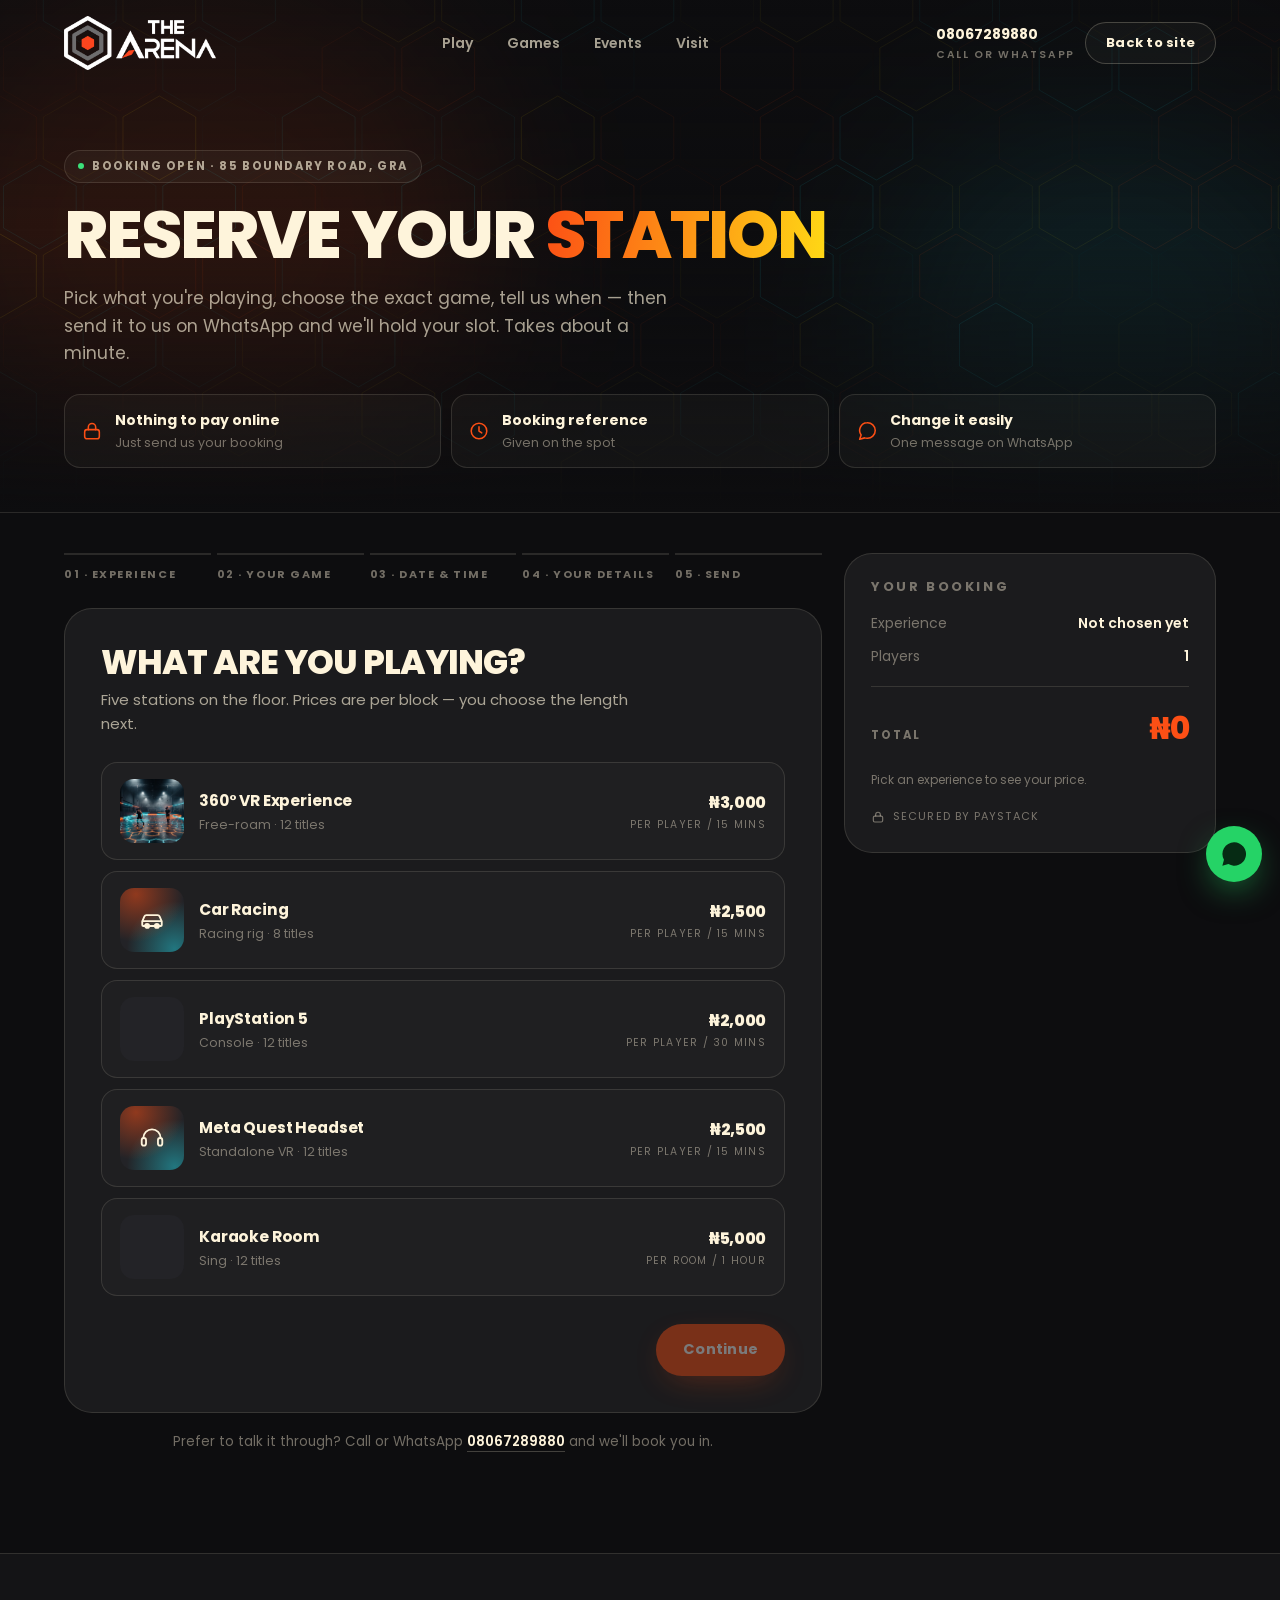
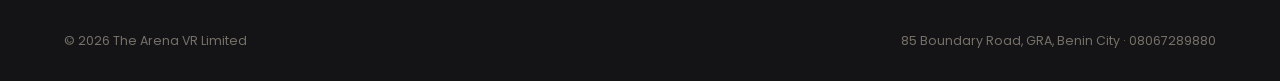
==== commit 8073771a: "No payment updates" ====
--- a/book.html
+++ b/book.html
@@ -4,7 +4,7 @@
 <meta charset="utf-8">
 <meta name="viewport" content="width=device-width,initial-scale=1,viewport-fit=cover">
 <title>Book to Play — The Arena VR, Benin City</title>
-<meta name="description" content="Book a session at The Arena VR, Benin City. Choose 360° VR, motorcycle simulator, PS5, Meta Quest or karaoke, pick your exact game, and pay online with Paystack.">
+<meta name="description" content="Book a session at The Arena VR, Benin City. Choose 360° VR, car racing, PS5, Meta Quest or karaoke, pick your exact game, and send your booking to us on WhatsApp.">
 <meta name="theme-color" content="#0D0D0F">
 <meta name="robots" content="index,follow">
 <link rel="icon" href="assets/logo/favicon.png" type="image/png" sizes="512x512">
@@ -16,7 +16,7 @@
 <link rel="preconnect" href="https://api.fontshare.com" crossorigin>
 <link href="https://api.fontshare.com/v2/css?f[]=satoshi@300,400,500,700,900&display=swap" rel="stylesheet">
 <link href="https://fonts.googleapis.com/css2?family=Poppins:wght@400;500;700;800;900&display=swap" rel="stylesheet">
-<link rel="stylesheet" href="assets/css/style.css?v=11">
+<link rel="stylesheet" href="assets/css/style.css?v=12">
 </head>
 <body>
 
@@ -61,17 +61,17 @@
   <div class="shell book-top-in">
     <span class="tag live"><i class="dot"></i> Booking open · 85 Boundary Road, GRA</span>
     <h1 class="h-lg">Reserve your <span class="grad-fire">station</span></h1>
-    <p class="lead">Pick what you're playing, choose the exact game, tell us when — then pay online
-    and walk straight in. Takes about a minute.</p>
+    <p class="lead">Pick what you're playing, choose the exact game, tell us when — then send it to us
+    on WhatsApp and we'll hold your slot. Takes about a minute.</p>
 
     <ul class="assure">
       <li>
         <svg viewBox="0 0 24 24" aria-hidden="true"><rect x="4" y="10.5" width="16" height="10" rx="2.5"/><path d="M8 10.5V7.8a4 4 0 0 1 8 0v2.7"/></svg>
-        <b>Pay securely</b><span>Card, transfer or USSD</span>
+        <b>Nothing to pay online</b><span>Just send us your booking</span>
       </li>
       <li>
         <svg viewBox="0 0 24 24" aria-hidden="true"><circle cx="12" cy="12" r="8.5"/><path d="M12 7.5V12l3 2"/></svg>
-        <b>Instant confirmation</b><span>Reference on the spot</span>
+        <b>Booking reference</b><span>Given on the spot</span>
       </li>
       <li>
         <svg viewBox="0 0 24 24" aria-hidden="true"><path d="M21 11.5a8.4 8.4 0 0 1-9 8.4 9.6 9.6 0 0 1-2.6-.4L4 21l1.6-4.7A8.3 8.3 0 0 1 12 3.1a8.4 8.4 0 0 1 9 8.4z"/></svg>
@@ -92,7 +92,7 @@
         <div data-s="2">02 · Your game</div>
         <div data-s="3">03 · Date &amp; time</div>
         <div data-s="4">04 · Your details</div>
-        <div data-s="5">05 · Pay</div>
+        <div data-s="5" id="stepLast">05 · Send</div>
       </div>
 
       <div class="panel">
@@ -103,7 +103,7 @@
           <p class="lead">Five stations on the floor. Prices are per block — you choose the length next.</p>
           <div class="opts" id="expOpts"></div>
 
-          <div class="opts-split">
+          <div class="opts-split" id="eventSplit">
             <p class="mono">Or enter an event</p>
             <div class="opts two" id="eventOpts"></div>
           </div>
@@ -158,6 +158,14 @@
             <span class="hint" id="playersHint">Everyone in your group needs a station.</span>
           </div>
 
+          <div class="field" style="margin-top:24px" id="fBonus" hidden>
+            <label class="bonus-check" for="bBonus">
+              <input type="checkbox" id="bBonus">
+              <span><b id="bonusName">Board games</b> <span class="bonus-free">Free bonus</span>
+              <span class="hint" id="bonusHint"></span></span>
+            </label>
+          </div>
+
           <div class="fnav">
             <button class="btn btn-ghost" data-prev><span>Back</span></button>
             <button class="btn btn-primary" data-next><span>Continue</span></button>
@@ -185,7 +193,7 @@
           <div class="field" style="margin-top:18px" id="fEmail">
             <label for="bEmail">Email</label>
             <input type="email" id="bEmail" placeholder="you@email.com" autocomplete="email" inputmode="email" enterkeyhint="done">
-            <span class="hint">Your receipt and booking reference go here.</span>
+            <span class="hint">So we can reach you about your booking.</span>
             <span class="err">Enter a valid email address.</span>
           </div>
 
@@ -202,14 +210,15 @@
 
           <div class="fnav">
             <button class="btn btn-ghost" data-prev><span>Back</span></button>
-            <button class="btn btn-primary" data-next><span>Review &amp; pay</span></button>
+            <button class="btn btn-primary" data-next><span id="toReviewLabel">Review &amp; send</span></button>
           </div>
         </section>
 
         <!-- ---------- STEP 5 ---------- -->
         <section class="fstep" data-step="5">
-          <h2>Check and pay</h2>
-          <p class="lead">One last look before we take payment.</p>
+          <h2 id="reviewHead">Check and send</h2>
+          <p class="lead" id="reviewSub">One last look, then send your booking to our team on WhatsApp.
+          Nothing is charged online.</p>
 
           <div class="ticket">
             <div class="ticket-top">
@@ -221,7 +230,7 @@
             </div>
             <dl class="ticket-rows" id="reviewRows"></dl>
             <div class="tk-foot">
-              <span>Total to pay</span>
+              <span id="tkTotalLabel">Estimated total</span>
               <b id="tkTotal">₦0</b>
             </div>
           </div>
@@ -230,14 +239,13 @@
             <span>⚠</span>
             <span><b>Demo mode.</b> No Paystack key is set yet, so the payment step is simulated —
             you'll get a booking reference but no money moves. Add your public key in
-            <code>assets/js/arena.config.js?v=11</code> and set <code>demoMode: false</code> to go live.</span>
+            <code>assets/js/arena.config.js?v=12</code> and set <code>demoMode: false</code> to go live.</span>
           </div>
 
           <div class="fnav">
             <button class="btn btn-ghost" data-prev><span>Back</span></button>
             <button class="btn btn-primary btn-lg" id="payBtn">
-              <svg width="17" height="17" viewBox="0 0 24 24" fill="none" stroke="currentColor" stroke-width="2" stroke-linecap="round" stroke-linejoin="round"><rect x="2.5" y="5" width="19" height="14" rx="3"/><path d="M2.5 10h19"/></svg>
-              <span id="payLabel">Pay now</span>
+              <span id="payLabel">Send booking</span>
             </button>
           </div>
         </section>
@@ -248,14 +256,13 @@
             <div class="done-hex">
               <svg viewBox="0 0 24 24"><polyline points="20 6 9 17 4 12"/></svg>
             </div>
-            <h2 style="font-size:clamp(28px,4vw,42px)">You're in.</h2>
+            <h2 style="font-size:clamp(28px,4vw,42px)" id="doneHead">Booking received.</h2>
             <p class="lead" id="doneMsg" style="text-align:center"></p>
             <div class="ref-code" id="refCode">—</div>
-            <p class="lead" style="text-align:center;font-size:14px">Show this reference at the desk.
-            We've also sent it to your email. Running late or need to change something? Message us on
-            WhatsApp and we'll sort it.</p>
+            <p class="lead" style="text-align:center;font-size:14px" id="doneNote"></p>
+            <div class="wa-send" id="waSend"></div>
             <div class="hero-ctas" style="justify-content:center">
-              <a class="btn btn-primary" id="doneWa" href="#" target="_blank" rel="noopener"><span>Send booking to WhatsApp</span></a>
+              <a class="btn btn-primary" id="doneWa" href="#" target="_blank" rel="noopener" hidden><span>Send booking to WhatsApp</span></a>
               <a class="btn btn-ghost" href="index.html"><span>Back to the site</span></a>
             </div>
           </div>
@@ -280,7 +287,7 @@
         <b id="railTotal">₦0</b>
       </div>
       <p class="note" id="railNote">Pick an experience to see your price.</p>
-      <div class="pay-marks">
+      <div class="pay-marks" id="payMarks" hidden>
         <svg viewBox="0 0 24 24"><rect x="4" y="10.5" width="16" height="10" rx="2.5"/><path d="M8 10.5V7.8a4 4 0 0 1 8 0v2.7"/></svg>
         <span>Secured by Paystack</span>
       </div>
@@ -312,10 +319,12 @@
   <svg viewBox="0 0 24 24"><path d="M17.5 14.4c-.3-.2-1.8-.9-2-1s-.5-.2-.7.1-.8 1-1 1.2-.4.2-.7 0a8.2 8.2 0 0 1-2.4-1.5 9 9 0 0 1-1.7-2.1c-.2-.3 0-.5.1-.6l.5-.6a2 2 0 0 0 .3-.5.6.6 0 0 0 0-.6L9 6.6c-.2-.5-.4-.5-.6-.5h-.6a1.1 1.1 0 0 0-.8.4A3.3 3.3 0 0 0 6 8.9a5.8 5.8 0 0 0 1.2 3 13.1 13.1 0 0 0 5 4.4 9.9 9.9 0 0 0 3.4.9 2.9 2.9 0 0 0 2-.7 2.4 2.4 0 0 0 .6-1.7c0-.2-.1-.3-.4-.4zM12 2a10 10 0 0 0-8.6 15L2 22l5.2-1.4A10 10 0 1 0 12 2z"/></svg>
 </a>
 
-<script src="https://js.paystack.co/v1/inline.js"></script>
-<script src="assets/js/arena.config.js?v=11"></script>
-<script src="assets/js/arena.cloud.js?v=11"></script>
-<script src="assets/js/site.js?v=11"></script>
-<script src="assets/js/booking.js?v=11"></script>
+<!-- Online payment is switched off (arena.config.js -> paystack.enabled).
+     Put this line back when turning it on again:
+<script src="https://js.paystack.co/v1/inline.js"></script> -->
+<script src="assets/js/arena.config.js?v=12"></script>
+<script src="assets/js/arena.cloud.js?v=12"></script>
+<script src="assets/js/site.js?v=12"></script>
+<script src="assets/js/booking.js?v=12"></script>
 </body>
 </html>
--- a/assets/css/style.css
+++ b/assets/css/style.css
@@ -804,6 +804,26 @@
   padding:12px 22px;border:1px dashed var(--line-strong);border-radius:14px;
 }
 
+/* WhatsApp send buttons on the confirmation screen */
+.wa-send{display:grid;gap:10px;width:100%;max-width:360px}
+.wa-send .wa-btn{justify-content:center;gap:10px}
+.wa-tick{font-style:normal;font-weight:800;opacity:0;transition:opacity .2s}
+.wa-btn.sent .wa-tick{opacity:1}
+
+/* free bonus add-on (board games) */
+.field label.bonus-check{
+  display:flex;gap:14px;align-items:flex-start;cursor:pointer;
+  padding:14px 16px;border:1px solid var(--line);border-radius:14px;background:var(--surface);
+  text-transform:none;letter-spacing:0;font-size:15px;color:var(--ink);
+}
+.bonus-check:has(input:checked){border-color:var(--cyan);background:rgba(32,233,249,.06)}
+.bonus-check input{width:20px;height:20px;margin-top:2px;flex:none;accent-color:var(--cyan)}
+.bonus-check .hint{display:block;margin-top:4px}
+.bonus-free{
+  display:inline-block;margin-left:6px;padding:2px 8px;border-radius:999px;
+  font-size:11px;font-weight:700;background:rgba(32,233,249,.14);color:var(--cyan);
+}
+
 /* config banner */
 .cfg-note{
   border:1px dashed rgba(255,222,21,.5);background:rgba(255,222,21,.07);
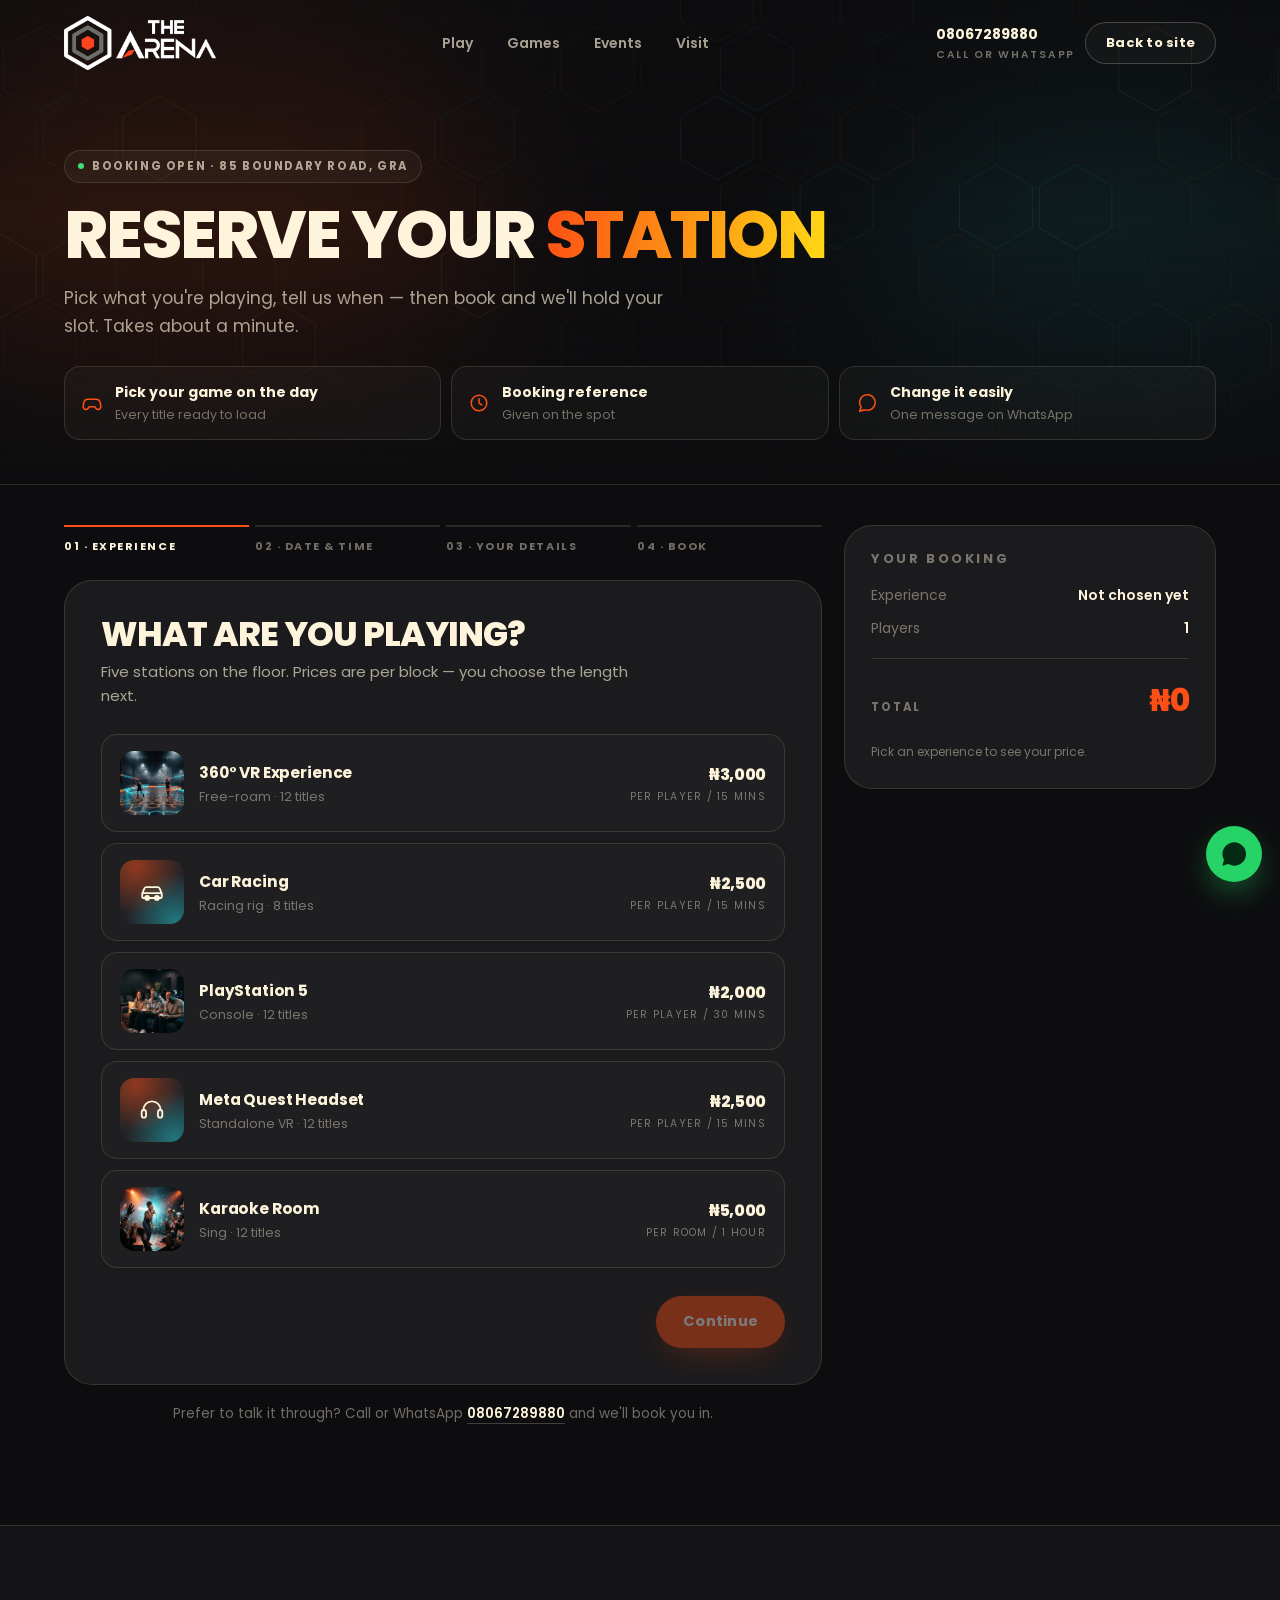
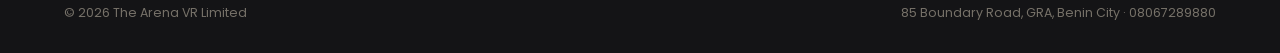
==== commit 342ed8ef: "Game selection updates" ====
--- a/book.html
+++ b/book.html
@@ -4,7 +4,7 @@
 <meta charset="utf-8">
 <meta name="viewport" content="width=device-width,initial-scale=1,viewport-fit=cover">
 <title>Book to Play — The Arena VR, Benin City</title>
-<meta name="description" content="Book a session at The Arena VR, Benin City. Choose 360° VR, car racing, PS5, Meta Quest or karaoke, pick your exact game, and send your booking to us on WhatsApp.">
+<meta name="description" content="Book a session at The Arena VR, Benin City. Choose 360° VR, car racing, PS5, Meta Quest or karaoke, pick your date and time, and book in a minute.">
 <meta name="theme-color" content="#0D0D0F">
 <meta name="robots" content="index,follow">
 <link rel="icon" href="assets/logo/favicon.png" type="image/png" sizes="512x512">
@@ -16,7 +16,7 @@
 <link rel="preconnect" href="https://api.fontshare.com" crossorigin>
 <link href="https://api.fontshare.com/v2/css?f[]=satoshi@300,400,500,700,900&display=swap" rel="stylesheet">
 <link href="https://fonts.googleapis.com/css2?family=Poppins:wght@400;500;700;800;900&display=swap" rel="stylesheet">
-<link rel="stylesheet" href="assets/css/style.css?v=12">
+<link rel="stylesheet" href="assets/css/style.css?v=13">
 </head>
 <body>
 
@@ -61,13 +61,13 @@
   <div class="shell book-top-in">
     <span class="tag live"><i class="dot"></i> Booking open · 85 Boundary Road, GRA</span>
     <h1 class="h-lg">Reserve your <span class="grad-fire">station</span></h1>
-    <p class="lead">Pick what you're playing, choose the exact game, tell us when — then send it to us
-    on WhatsApp and we'll hold your slot. Takes about a minute.</p>
+    <p class="lead">Pick what you're playing, tell us when — then book and we'll hold your slot.
+    Takes about a minute.</p>
 
     <ul class="assure">
       <li>
-        <svg viewBox="0 0 24 24" aria-hidden="true"><rect x="4" y="10.5" width="16" height="10" rx="2.5"/><path d="M8 10.5V7.8a4 4 0 0 1 8 0v2.7"/></svg>
-        <b>Nothing to pay online</b><span>Just send us your booking</span>
+        <svg viewBox="0 0 24 24" aria-hidden="true"><path d="M7.5 8h9a4.5 4.5 0 0 1 4.4 3.6l.8 4A3.2 3.2 0 0 1 18.6 19c-1 0-1.8-.5-2.4-1.3L15 16H9l-1.2 1.7A2.9 2.9 0 0 1 5.4 19a3.2 3.2 0 0 1-3.1-3.4l.8-4A4.5 4.5 0 0 1 7.5 8z"/></svg>
+        <b>Pick your game on the day</b><span>Every title ready to load</span>
       </li>
       <li>
         <svg viewBox="0 0 24 24" aria-hidden="true"><circle cx="12" cy="12" r="8.5"/><path d="M12 7.5V12l3 2"/></svg>
@@ -89,10 +89,10 @@
     <div>
       <div class="stepper" id="stepper">
         <div data-s="1">01 · Experience</div>
-        <div data-s="2">02 · Your game</div>
-        <div data-s="3">03 · Date &amp; time</div>
-        <div data-s="4">04 · Your details</div>
-        <div data-s="5" id="stepLast">05 · Send</div>
+        <div data-s="2" hidden>02 · Your game</div>
+        <div data-s="3">02 · Date &amp; time</div>
+        <div data-s="4">03 · Your details</div>
+        <div data-s="5">04 · Book</div>
       </div>
 
       <div class="panel">
@@ -210,15 +210,14 @@
 
           <div class="fnav">
             <button class="btn btn-ghost" data-prev><span>Back</span></button>
-            <button class="btn btn-primary" data-next><span id="toReviewLabel">Review &amp; send</span></button>
+            <button class="btn btn-primary" data-next><span id="toReviewLabel">Review &amp; book</span></button>
           </div>
         </section>
 
         <!-- ---------- STEP 5 ---------- -->
         <section class="fstep" data-step="5">
-          <h2 id="reviewHead">Check and send</h2>
-          <p class="lead" id="reviewSub">One last look, then send your booking to our team on WhatsApp.
-          Nothing is charged online.</p>
+          <h2 id="reviewHead">Check and book</h2>
+          <p class="lead" id="reviewSub">One last look before you book.</p>
 
           <div class="ticket">
             <div class="ticket-top">
@@ -230,7 +229,7 @@
             </div>
             <dl class="ticket-rows" id="reviewRows"></dl>
             <div class="tk-foot">
-              <span id="tkTotalLabel">Estimated total</span>
+              <span id="tkTotalLabel">Total</span>
               <b id="tkTotal">₦0</b>
             </div>
           </div>
@@ -239,13 +238,13 @@
             <span>⚠</span>
             <span><b>Demo mode.</b> No Paystack key is set yet, so the payment step is simulated —
             you'll get a booking reference but no money moves. Add your public key in
-            <code>assets/js/arena.config.js?v=12</code> and set <code>demoMode: false</code> to go live.</span>
+            <code>assets/js/arena.config.js?v=13</code> and set <code>demoMode: false</code> to go live.</span>
           </div>
 
           <div class="fnav">
             <button class="btn btn-ghost" data-prev><span>Back</span></button>
             <button class="btn btn-primary btn-lg" id="payBtn">
-              <span id="payLabel">Send booking</span>
+              <span id="payLabel">Book</span>
             </button>
           </div>
         </section>
@@ -322,9 +321,9 @@
 <!-- Online payment is switched off (arena.config.js -> paystack.enabled).
      Put this line back when turning it on again:
 <script src="https://js.paystack.co/v1/inline.js"></script> -->
-<script src="assets/js/arena.config.js?v=12"></script>
-<script src="assets/js/arena.cloud.js?v=12"></script>
-<script src="assets/js/site.js?v=12"></script>
-<script src="assets/js/booking.js?v=12"></script>
+<script src="assets/js/arena.config.js?v=13"></script>
+<script src="assets/js/arena.cloud.js?v=13"></script>
+<script src="assets/js/site.js?v=13"></script>
+<script src="assets/js/booking.js?v=13"></script>
 </body>
 </html>
--- a/assets/css/style.css
+++ b/assets/css/style.css
@@ -804,6 +804,9 @@
   padding:12px 22px;border:1px dashed var(--line-strong);border-radius:14px;
 }
 
+/* the hidden attribute must win over component display rules */
+[hidden]{display:none !important}
+
 /* WhatsApp send buttons on the confirmation screen */
 .wa-send{display:grid;gap:10px;width:100%;max-width:360px}
 .wa-send .wa-btn{justify-content:center;gap:10px}
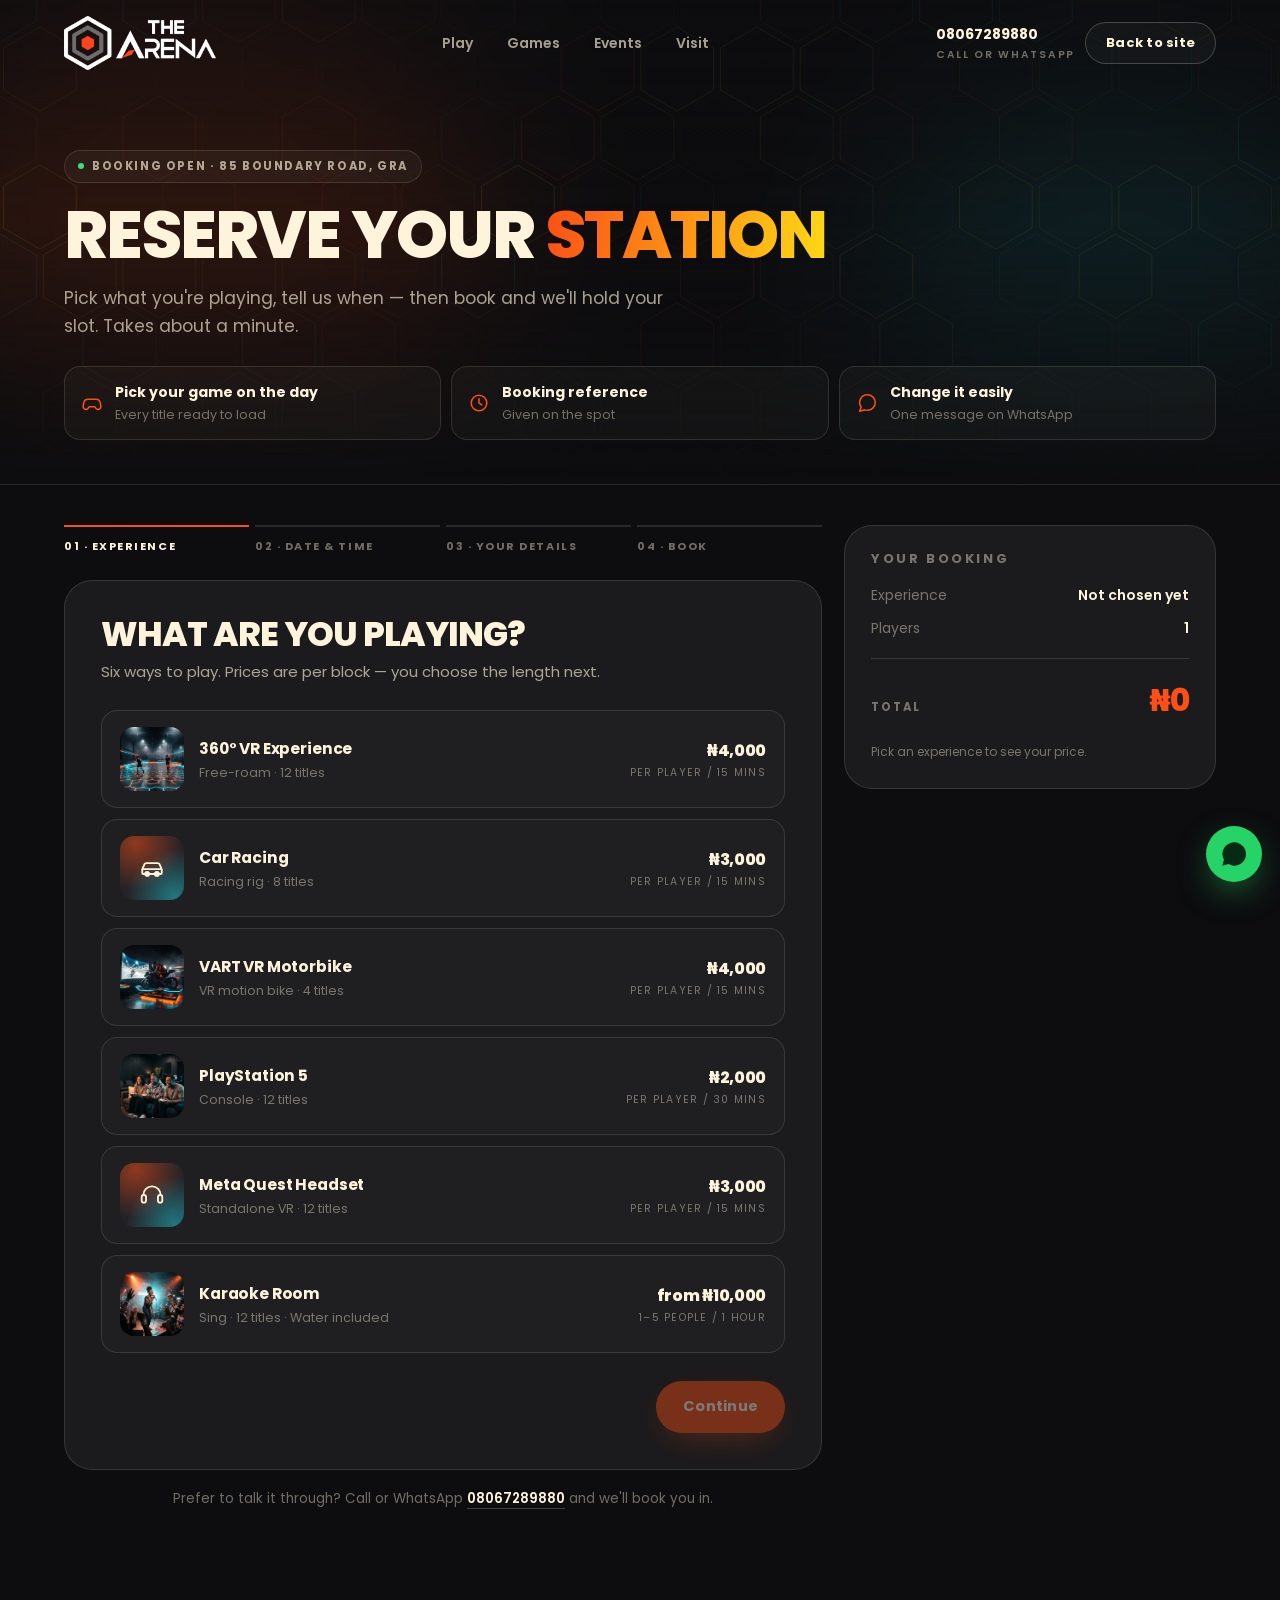
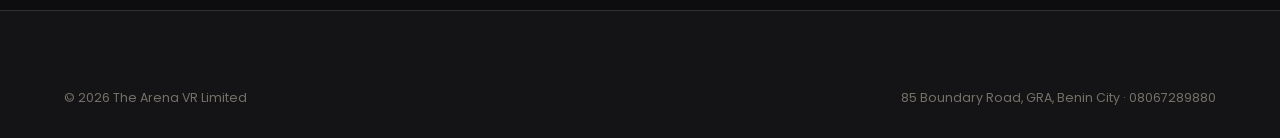
==== commit 540884a9: "amounts updated" ====
--- a/book.html
+++ b/book.html
@@ -4,7 +4,7 @@
 <meta charset="utf-8">
 <meta name="viewport" content="width=device-width,initial-scale=1,viewport-fit=cover">
 <title>Book to Play — The Arena VR, Benin City</title>
-<meta name="description" content="Book a session at The Arena VR, Benin City. Choose 360° VR, car racing, PS5, Meta Quest or karaoke, pick your date and time, and book in a minute.">
+<meta name="description" content="Book a session at The Arena VR, Benin City. Choose 360° VR, VR motorbike, car racing, PS5, Meta Quest or karaoke, pick your date and time, and book in a minute.">
 <meta name="theme-color" content="#0D0D0F">
 <meta name="robots" content="index,follow">
 <link rel="icon" href="assets/logo/favicon.png" type="image/png" sizes="512x512">
@@ -16,7 +16,7 @@
 <link rel="preconnect" href="https://api.fontshare.com" crossorigin>
 <link href="https://api.fontshare.com/v2/css?f[]=satoshi@300,400,500,700,900&display=swap" rel="stylesheet">
 <link href="https://fonts.googleapis.com/css2?family=Poppins:wght@400;500;700;800;900&display=swap" rel="stylesheet">
-<link rel="stylesheet" href="assets/css/style.css?v=13">
+<link rel="stylesheet" href="assets/css/style.css?v=14">
 </head>
 <body>
 
@@ -100,7 +100,7 @@
         <!-- ---------- STEP 1 ---------- -->
         <section class="fstep on" data-step="1">
           <h2>What are you playing?</h2>
-          <p class="lead">Five stations on the floor. Prices are per block — you choose the length next.</p>
+          <p class="lead">Six ways to play. Prices are per block — you choose the length next.</p>
           <div class="opts" id="expOpts"></div>
 
           <div class="opts-split" id="eventSplit">
@@ -164,6 +164,17 @@
               <span><b id="bonusName">Board games</b> <span class="bonus-free">Free bonus</span>
               <span class="hint" id="bonusHint"></span></span>
             </label>
+          </div>
+
+          <div class="field" style="margin-top:14px" id="fSnacks" hidden>
+            <label class="bonus-check" for="bSnacks">
+              <input type="checkbox" id="bSnacks">
+              <span><b>Pre-order snacks</b>
+              <span class="hint" id="snackHint"></span></span>
+            </label>
+            <div id="snackDetail" hidden>
+              <input type="text" id="bSnackNote" placeholder="e.g. 2 small chops platters, popcorn" aria-label="Which snacks would you like?">
+            </div>
           </div>
 
           <div class="fnav">
@@ -238,7 +249,7 @@
             <span>⚠</span>
             <span><b>Demo mode.</b> No Paystack key is set yet, so the payment step is simulated —
             you'll get a booking reference but no money moves. Add your public key in
-            <code>assets/js/arena.config.js?v=13</code> and set <code>demoMode: false</code> to go live.</span>
+            <code>assets/js/arena.config.js?v=14</code> and set <code>demoMode: false</code> to go live.</span>
           </div>
 
           <div class="fnav">
@@ -321,9 +332,9 @@
 <!-- Online payment is switched off (arena.config.js -> paystack.enabled).
      Put this line back when turning it on again:
 <script src="https://js.paystack.co/v1/inline.js"></script> -->
-<script src="assets/js/arena.config.js?v=13"></script>
-<script src="assets/js/arena.cloud.js?v=13"></script>
-<script src="assets/js/site.js?v=13"></script>
-<script src="assets/js/booking.js?v=13"></script>
+<script src="assets/js/arena.config.js?v=14"></script>
+<script src="assets/js/arena.cloud.js?v=14"></script>
+<script src="assets/js/site.js?v=14"></script>
+<script src="assets/js/booking.js?v=14"></script>
 </body>
 </html>
